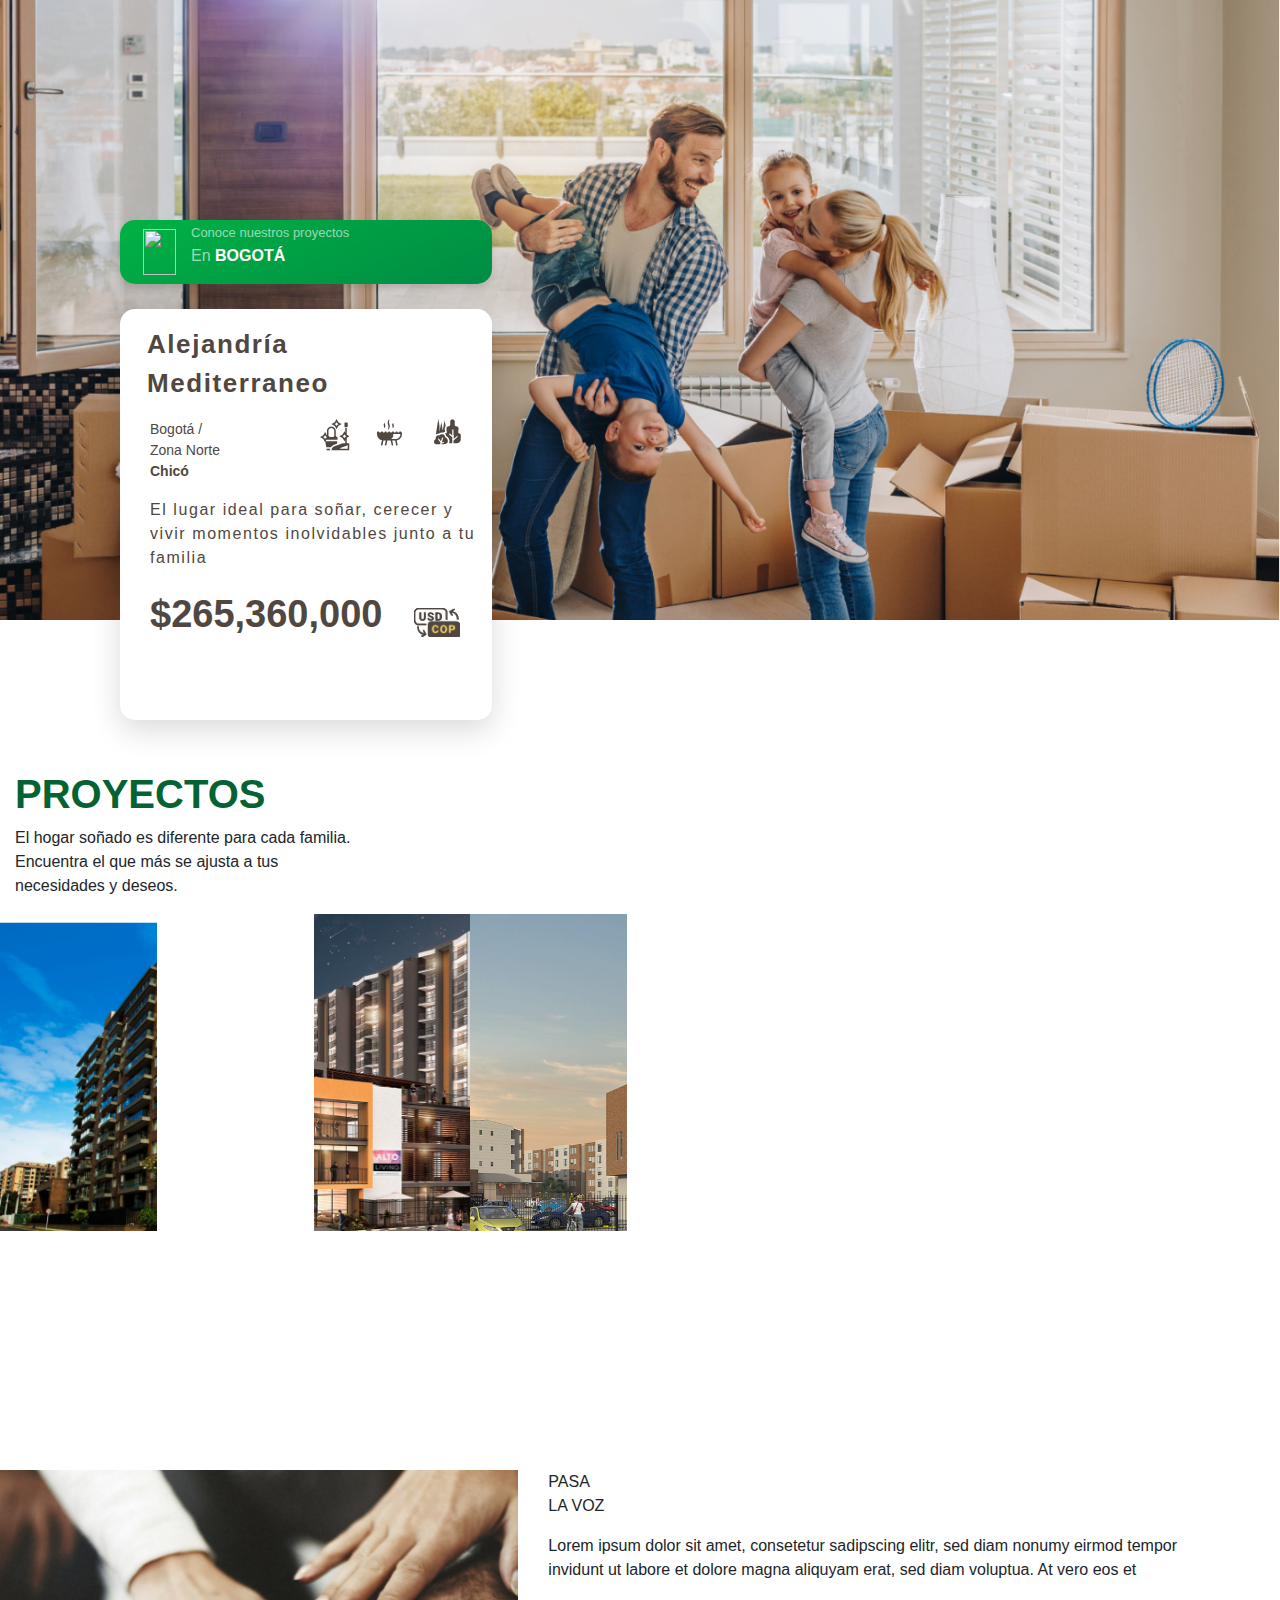
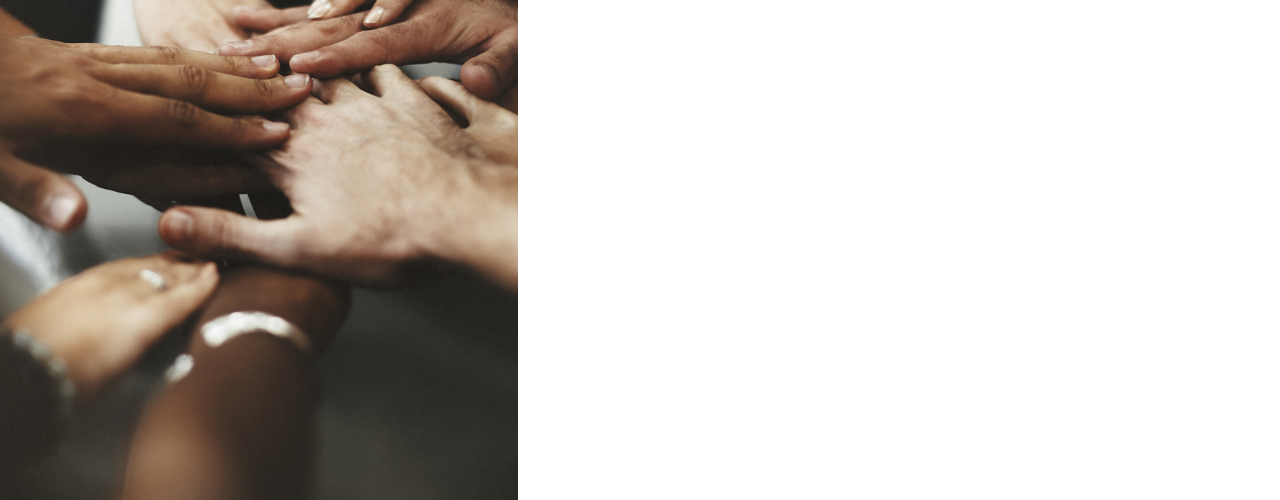
==== App/html/home.html @ 89e94096 "Dsllo Home" ====
<!DOCTYPE html>
<html lang="es">
<head>
    <meta charset="UTF-8">
    <meta name="viewport" content="width=device-width, initial-scale=1.0">
    <meta http-equiv="X-UA-Compatible" content="ie=edge">
    <link rel="stylesheet" href="../css/index.css">
    <link rel="stylesheet" href="https://stackpath.bootstrapcdn.com/bootstrap/4.3.1/css/bootstrap.min.css">
    <link rel="stylesheet" href="https://stackpath.bootstrapcdn.com/bootstrap/4.3.1/js/bootstrap.min.js">  
    <title>Document</title>
</head>
<body>
    <!--Inicia Imagen familia-->
    <div class="container-fluid -pdd-0-i">
        <section class="-fondoHome">
            <div class="row">
                <div class="col-6 col-sm-6 col-lg-6 -pdd-0-i">
                    <div class="-proyectos-bogota">
                        <img class="-imgcastillo" src="media/imagenes/01-home/Group 821.png" alt="">
                        <p class="-centro-vertical"><span class="-conoce-proyectos">Conoce nuestros proyectos</span><br><span
                                class="-en">En </span><span class="-bogota">bogotá</span></p>
                        <img class="-imgflecha" src="media/imagenes/01-home/right-arrow(2).png" alt="">
                    </div>
        
                    <div class="-contenedor-alejandria">
                        <div class="-alejandria-mediterraneo">
                            <div class="col-6">
                                <p class="-texto-alejandria"> Alejandría Mediterraneo</p>
                            </div>
                        </div>
        
                        <div class="-bogota-zona-norte">
                            <div>
                                <div class="col-9">
                                    <p class="-zona-norte"><span class="-zona">Bogotá / Zona Norte</span><span
                                            class="-chico"><br>Chicó</span></p>
                                </div>
                            </div>
        
                            <div class="-iconos-chico">
                                <div class="col-1">
                                    <img class="-icono-grupo-1458" src="../assets/images/Group 1458.png" alt="">
                                </div>
        
                                <div class="col-1">
                                    <img class="-icono-grupo-1462" src="../assets/images/Group 1462.png" alt="">
                                </div>
        
                                <div class="col-1">
                                    <img class="-icono-grupo-1464" src="../assets/images/Group 1464.png" alt="">
                                </div>
                            </div>
                        </div>
                        
                        <div class="col-12">
                                <p class="-texto-familia">El lugar ideal para soñar, cerecer y vivir momentos inolvidables junto a tu familia</p>
                        </div>
                        
                        <div class="-precio-cop">
                            <div class="col-9">
                                <p class="-precio-alejandria">$265,360,000</p>
                            </div>
                            <div class="col-3">
                                <img class="-component-1677-1" src="../assets/images/Component 1677 – 1.png" alt="">
                            </div>
                        </div>
                    </div>
                </div>
            </div>
        </section>
    </div>
        
    <!--Finaliza Imagen familia-->
    
    <!--Inicia Hogar soñado-->
    <section>

    </section>
    <!--Finaliza Hogar soñado-->



    <!--Inicia Proyectos-->
    <section class="-contenedor-proyectos">
        <div class="col-12">
            <h1 class="-titulo-proyectos">PROYECTOS</h1>
        </div>

         <div>
            <div class="col-5">
                <p class="texto-hogar">El hogar soñado es diferente para cada familia.<br>Encuentra el que más se ajusta a tus necesidades y deseos.</p>
            </div>
            <div class="col-7">
                <p></p>
            </div>
        </div>

        <div class="-propiedades">
            <div class="col-3 -image4"></div>
            <div class="col-3 -park-logo"></div>
            <div class="col-3 -image-alto"></div>
            <div class="col-3 -image-mirla"></div>
        </div>

        <div class="-conoce-proyectos">

        </div>
    </section>
    <!--Finaliza Proyectos-->




    <!--Inicia Pasa La voz-->
    <section class="-pasa-voz">
        <div class="row">
            <div class="col-5 -fondo-voz">
                <div class="col-12"></div>
            </div>
        
        <div class="col-7">
            <div class="col-12">
                <div class="">
                    <p><span>PASA</span>
                        <span><br>LA VOZ</span>
                    </p>
                </div>
            
                <div><p>Lorem ipsum dolor sit amet, consetetur sadipscing elitr, sed diam nonumy eirmod tempor invidunt ut labore et dolore magna aliquyam erat, sed diam voluptua. At vero eos et</p></div>
            
                <div class="">
                    <div class="col-4 -grupo-1320">
                        </div>
            
                        <div class="col-4 -grupo-1320"">
            
                        </div>
            
                        <div class="col-4 -grupo-1320"">
            
                        </div>
                </div>
            </div>
        </div>
    </div>
    </section>
    <!--Finaliza Pasa La voz-->






    <!--Inicia Nuestra Vida-->
    <section>

    </section>
    <!--Finaliza Nuestra Vida-->
   
</div>

    <!--Inicia Script-->
    <script type="text/javascript" src="index.js"></script>
</body>
</html>
---- App/css/index.css ----
/* INICIO HOJA DE ESTILOS DEL HOME*/

html, body {
    margin: 0;
    padding: 0;
}
body { width: 100%;}


@import url('https://fonts.googleapis.com/css?family=Roboto:100,100i,300,300i,400,400i,500,500i,700,700i,900,900i&display=swap');


.-fondoHome {
    background-image: url(../assets/images/Image\ 90.png);
    height: 620px;
    width: 100%;
    background-size: cover;
}
.row{ width: 100%;}

.-pdd-0-i { padding: 0 !important;}

.-proyectos-bogota {
    background: transparent linear-gradient(156deg, #00B245 0%, #008C44 100%) 0% 0% no-repeat padding-box;
    box-shadow: 0px 4px 6px #50474134;
    border-radius: 15px;
    opacity: 1;
    width: 372px;
    font-family: 'Roboto', sans-serif;
    color: rgba(255, 255, 255, 0.6);
    display: flex;
    align-items: center;
    margin-left: 135px;
    margin-top: 220px;
}

/* .centro-vertical {
    display: flex;
    align-items: center;
}*/

.-bogota {
    font-weight: bold;
    font-size: 16px;
    text-transform: uppercase;
    color: rgba(255, 255, 255, 1);
}

.-imgcastillo {
    width: 33px;
    height: 46px;
    margin-left: 23px;
    margin-right: 15px;
}



.-conoce-proyectos {
    font-size: 13px;
    font-weight: 400;
}

.-en {
    font-size: 16px;
    font-weight: 400;
}

.-imgflecha {
    width: 20px;
    height: 14px;
    margin-left: 101px;
    margin-right: 13px;
}

.-contenedor-alejandria {
    background: rgba(255, 255, 255, 1) 0% 0% no-repeat padding-box;
    box-shadow: 0px 10px 30px rgba(0, 0, 0, 0.15);
    border-radius: 15px;
    opacity: 1;
    width: 372px;
    height: 411px;
    margin-left: 135px;
    margin-top: 25px;
}

.-texto-alejandria {
    font-family: 'Roboto', sans-serif;
    font-size: 26px;
    font-weight: bold;
    letter-spacing: 1.56px;
    color: rgba(80, 71, 65, 1);
    opacity: 1;
    text-align: left;
    padding-top: 16px;
    margin-left: 12px;
    margin-right: 20px;
}

.-zona-norte {
    font-family:  'Roboto', sans-serif;
    font-size: 14px;
    color: rgba(80, 71, 65, 1);
}

.-zona {
    font-weight: 400;
}

.-chico {
    font-weight: bold;
}

.-bogota-zona-norte {
    display: flex;
    flex-direction: row;
    margin-left: 15px;
}

.-iconos-chico {
    display: flex;
    flex-direction: row;
    justify-content: space-around;
}

.-texto-familia {
    text-align: left;
    margin-left: 15px;
    font-family: 'Roboto', sans-serif;
    font-size: 16px;
    font-weight: 400;
    letter-spacing: 1.56px;
    color: rgba(80, 71, 65, 1);
}

.-precio-alejandria {
    margin-left: 15px;
    font-family: 'Roboto', sans-serif;
    font-weight: bold;
    font-size: 38px;
    color: rgba(80, 71, 65, 1);
}

.-precio-cop{
    display: flex;
    flex-direction: row;
    justify-content: space-between;
    align-items: center;
}

.-component-1677-1 { 
    width: 46px;
    height: 29px;
    background-image: url(../assets/images/Component\ 1677\ –\ 1.png);
}

.-contenedor-proyectos {
    width: 70%;
    height: 700px;
    background: rgba(255, 255, 255, 1) 0% 0% no-repeat padding-box;
    opacity: 1;
    margin-top: 150px;
}

.-titulo-proyectos {
    font-family: 'Roboto', sans-serif;
    font-size: 40px;
    color: rgba(5, 98, 50, 1);
    font-weight: 800;
}

.-texto-hogar {
    font-family: 'Roboto', sans-serif;
    font-size: 18px;
    font-weight: 400;
    color: rgba(80, 71, 65, 1);
    text-align: left;
}

.-propiedades {
    width: 70%;
    height: 317px;
    display: flex;
    flex-direction: row;
    justify-content: space-between;
  
}

.-image4 {
    background-image: url(../assets/images/Image\ 4.png);
}

.-park-logo {
    background-image: url();
}

.-image-alto {
    background-image: url(../assets/images/alto-living-foto-ago-2-2019.png);
}

.-image-mirla {
    background-image: url(../assets/images/mirla-img_1-amp.png);
}

.-pasa-voz {
    width: 100%;
}

.-fondo-voz {
    background-image: url(../assets/images/AdobeStock_181205632.png);
    background-size: cover;
    height: 630px;
    width: 100%;
}

/* FINAL HOJA DE ESTILOS DEL HOME*/
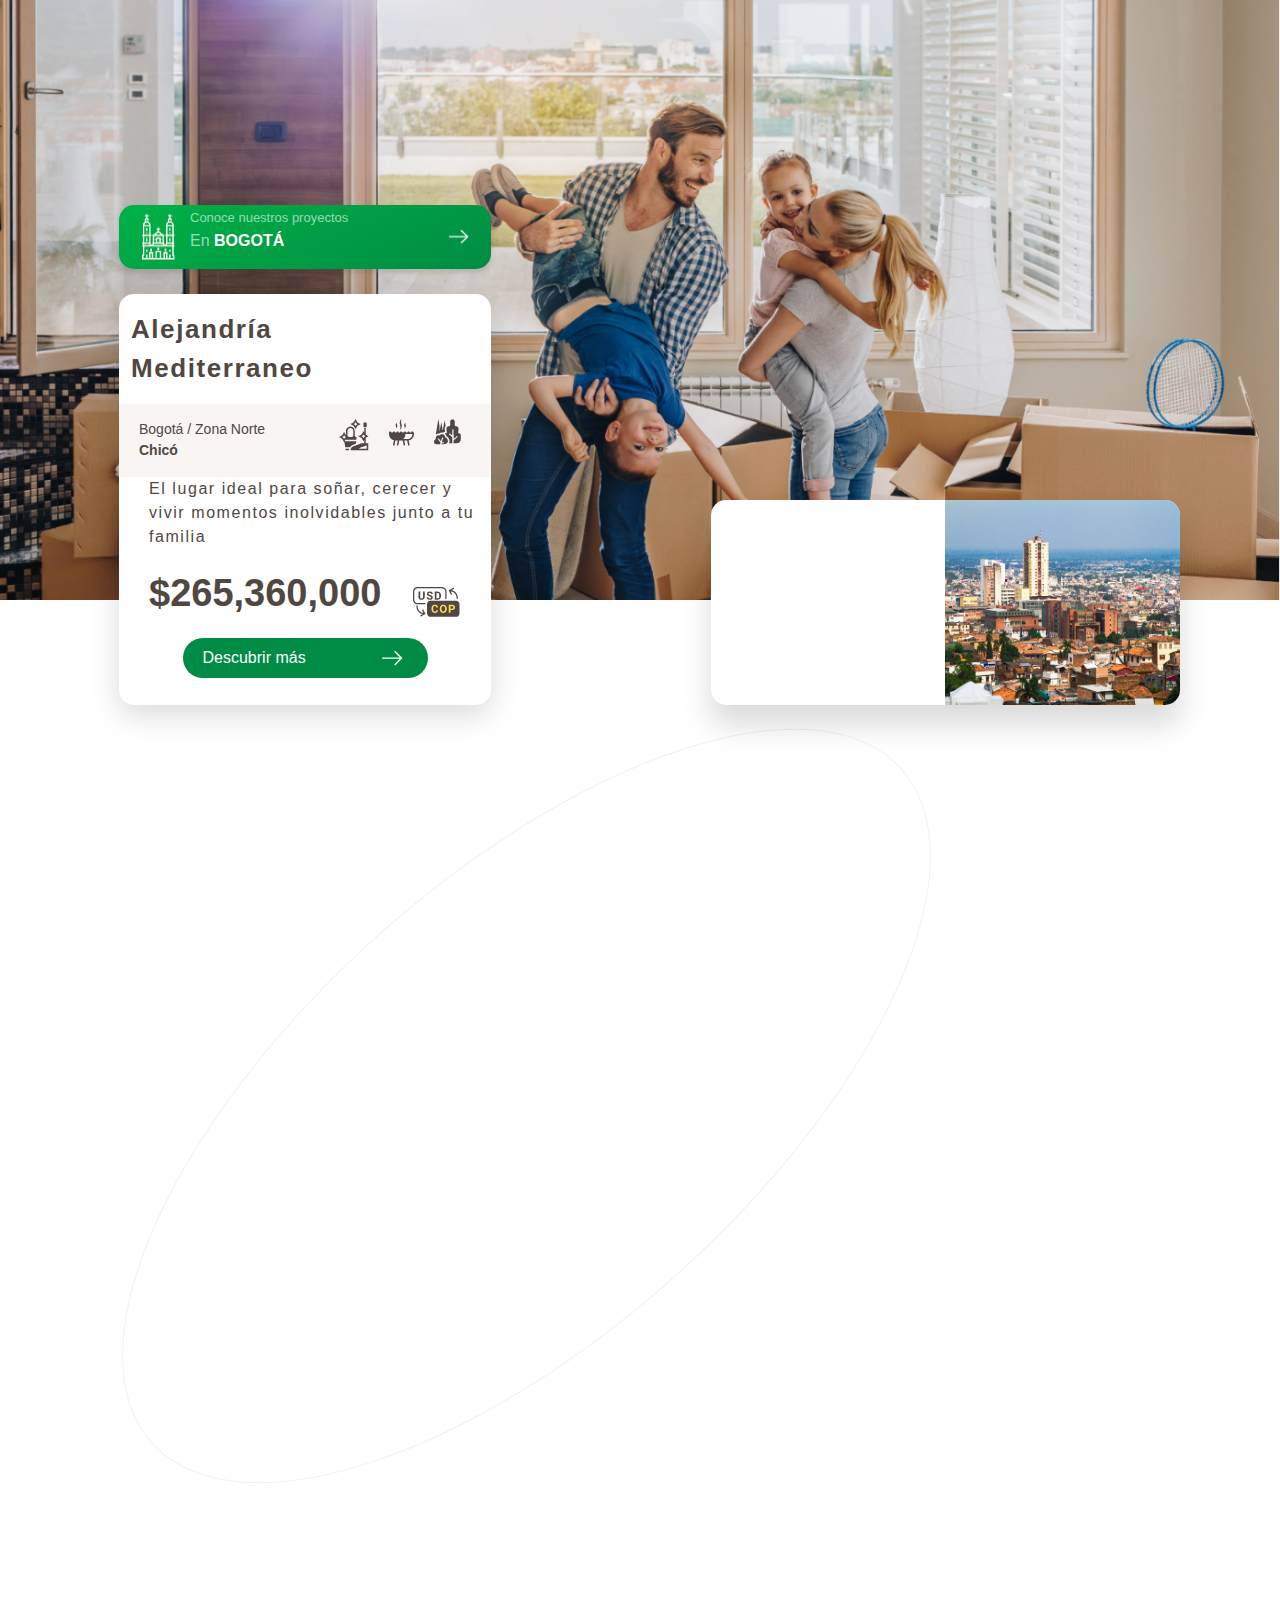
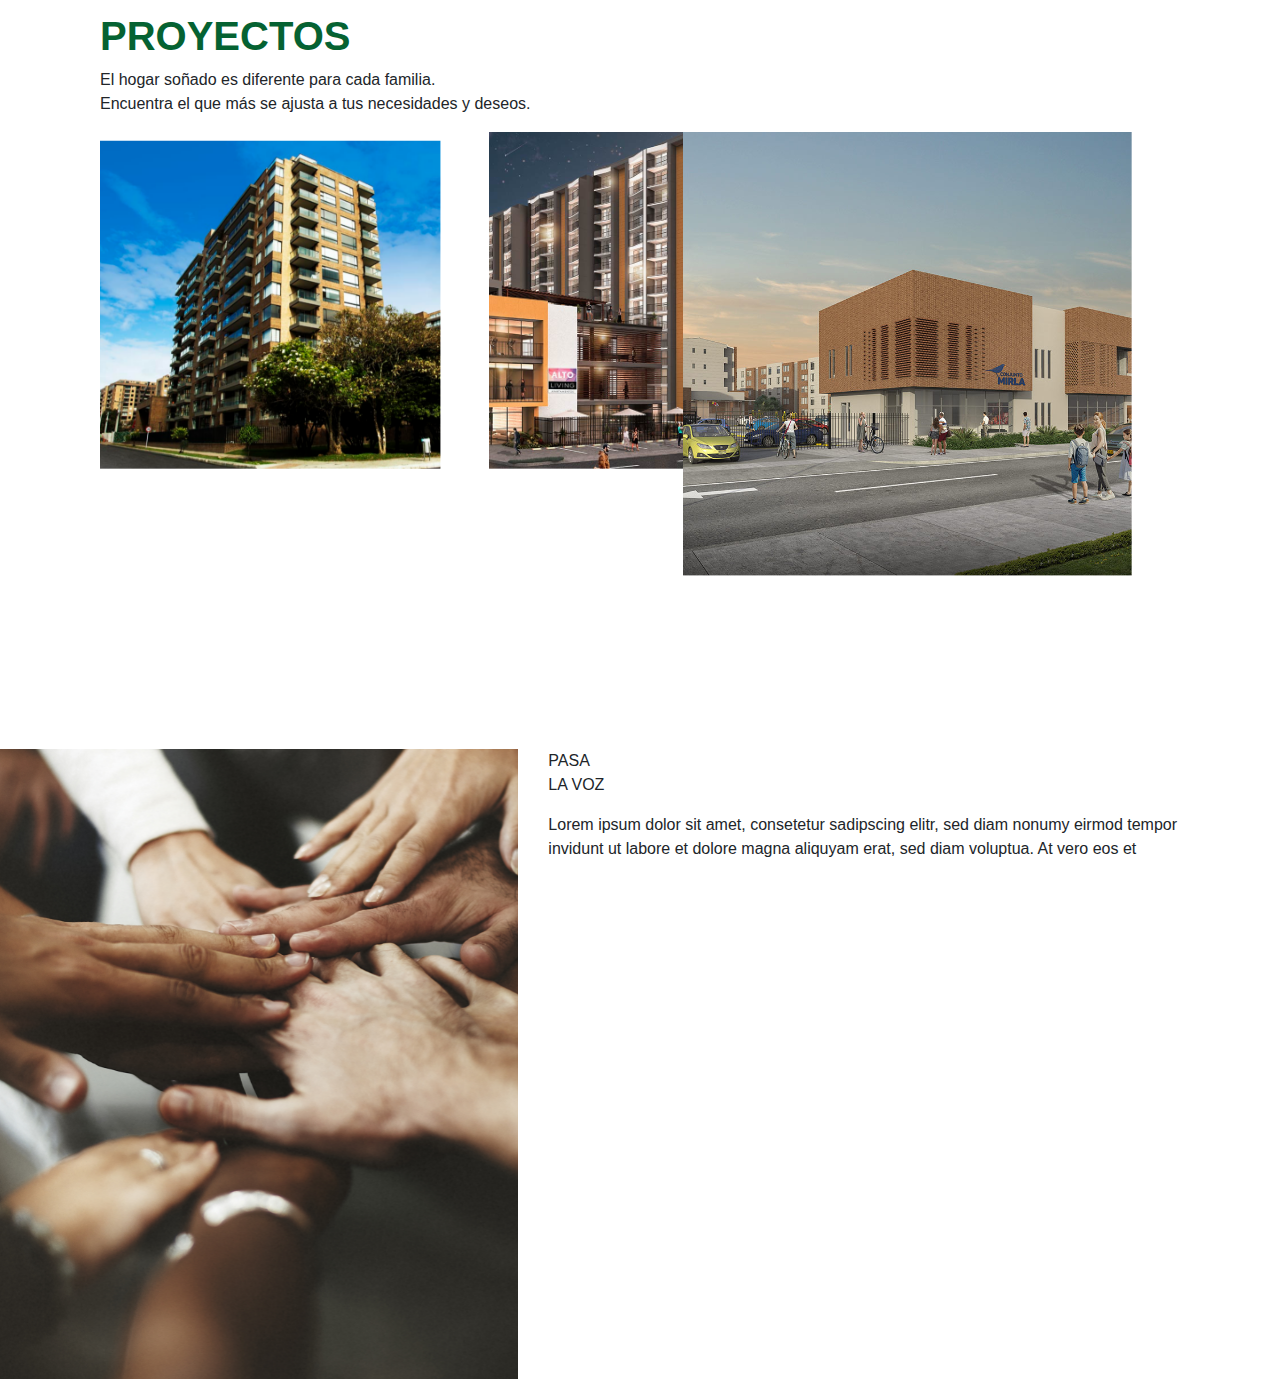
==== commit 861458b2: "Avance dsllo Web Bolivar" ====
--- a/App/html/home.html
+++ b/App/html/home.html
@@ -14,39 +14,42 @@
     <div class="container-fluid -pdd-0-i">
         <section class="-fondoHome">
             <div class="row">
-                <div class="col-6 col-sm-6 col-lg-6 -pdd-0-i">
-                    <div class="-proyectos-bogota">
-                        <img class="-imgcastillo" src="media/imagenes/01-home/Group 821.png" alt="">
+                <div class="col-6 col-sm-6 col-lg-6  -col-left-home -pdd-0-i">
+                        <div class="-col-home-left">
+                        
+             <div class="-p-center">
+                     <div class="-proyectos-bogota">
+                        <img class="-imgcastillo" src="../assets/images/Group 821.png" alt="">
                         <p class="-centro-vertical"><span class="-conoce-proyectos">Conoce nuestros proyectos</span><br><span
                                 class="-en">En </span><span class="-bogota">bogotá</span></p>
-                        <img class="-imgflecha" src="media/imagenes/01-home/right-arrow(2).png" alt="">
+                        <img class="-imgflecha" src="../assets/images/right-arrow(2).png" alt="">
                     </div>
         
                     <div class="-contenedor-alejandria">
                         <div class="-alejandria-mediterraneo">
-                            <div class="col-6">
+                            <div class="">
                                 <p class="-texto-alejandria"> Alejandría Mediterraneo</p>
                             </div>
                         </div>
-        
-                        <div class="-bogota-zona-norte">
-                            <div>
-                                <div class="col-9">
-                                    <p class="-zona-norte"><span class="-zona">Bogotá / Zona Norte</span><span
-                                            class="-chico"><br>Chicó</span></p>
-                                </div>
-                            </div>
+
+                        
+        
+                        <div class="-bogota-zona-norte">                           
+                            <p class="-zona-norte">
+                                <span class="-zona">Bogotá / Zona Norte</span>
+                                <span class="-chico"> <br> Chicó </span>
+                            </p>
         
                             <div class="-iconos-chico">
-                                <div class="col-1">
+                                <div class="-p-icon-alejandria">
                                     <img class="-icono-grupo-1458" src="../assets/images/Group 1458.png" alt="">
                                 </div>
         
-                                <div class="col-1">
+                                <div class="-p-icon-alejandria">
                                     <img class="-icono-grupo-1462" src="../assets/images/Group 1462.png" alt="">
                                 </div>
         
-                                <div class="col-1">
+                                <div class="-p-icon-alejandria">
                                     <img class="-icono-grupo-1464" src="../assets/images/Group 1464.png" alt="">
                                 </div>
                             </div>
@@ -64,8 +67,33 @@
                                 <img class="-component-1677-1" src="../assets/images/Component 1677 – 1.png" alt="">
                             </div>
                         </div>
+
+                        <button type="button" class=" -btn-mas"> <span> Descubrir más</span>  <img src="../assets/images/right-arrow(2).png" class="image-arrow-right"  alt=""></button>
                     </div>
-                </div>
+            
+                </div>
+
+
+                </div>
+
+            </div>
+
+
+                <div class="col-6 col-sm-6 col-lg-6 -col-left-home -pdd-0-i">
+                    <div class="-col-home-left">                       
+                        <div class="-p-card-right-home">
+                            <div class="-contenedor-cali">
+                                <div class="-content-left-card-cali">
+                                </div>
+                                <div class="-AdobeStock_202503070">
+                                    <img src="../assets/images/AdobeStock_202503070.png" class="-images-card-cali" alt="">        
+                                </div>
+                            </div>
+                        </div>
+                    </div>
+                </div>
+
+
             </div>
         </section>
     </div>
@@ -73,15 +101,15 @@
     <!--Finaliza Imagen familia-->
     
     <!--Inicia Hogar soñado-->
-    <section>
-
+    <section class="-hogar-soñado">
+        <img class="-img-grupo-891" src="../assets/images/Group 891.png" alt="">
     </section>
     <!--Finaliza Hogar soñado-->
 
 
 
     <!--Inicia Proyectos-->
-    <section class="-contenedor-proyectos">
+    <section class="container">
         <div class="col-12">
             <h1 class="-titulo-proyectos">PROYECTOS</h1>
         </div>
@@ -96,10 +124,21 @@
         </div>
 
         <div class="-propiedades">
-            <div class="col-3 -image4"></div>
-            <div class="col-3 -park-logo"></div>
-            <div class="col-3 -image-alto"></div>
-            <div class="col-3 -image-mirla"></div>
+            <div class="col-3 -image4">
+                <img src="../assets/images/Image 4.png" alt="">
+            </div>
+
+            <div class="col-3 -park-logo">
+
+            </div>
+
+            <div class="col-3 -image-alto">
+                <img src="../assets/images/alto-living-foto-ago-2-2019.png" alt="">
+            </div>
+
+            <div class="col-3 -image-mirla">
+                <img src="../assets/images/mirla-img_1-amp.png" alt="">
+            </div>
         </div>
 
         <div class="-conoce-proyectos">
@@ -160,6 +199,5 @@
 </div>
 
     <!--Inicia Script-->
-    <script type="text/javascript" src="index.js"></script>
 </body>
 </html>--- a/App/css/index.css
+++ b/App/css/index.css
@@ -12,11 +12,11 @@
 
 .-fondoHome {
     background-image: url(../assets/images/Image\ 90.png);
-    height: 620px;
+    height: 600px;
     width: 100%;
     background-size: cover;
 }
-.row{ width: 100%;}
+.row{ width: 100%; height: 100%;}
 
 .-pdd-0-i { padding: 0 !important;}
 
@@ -30,8 +30,7 @@
     color: rgba(255, 255, 255, 0.6);
     display: flex;
     align-items: center;
-    margin-left: 135px;
-    margin-top: 220px;
+    margin: 0 auto;
 }
 
 /* .centro-vertical {
@@ -71,6 +70,7 @@
     margin-left: 101px;
     margin-right: 13px;
 }
+.-col-home-left { width: 100%; height: 100%; display: flex !important; flex-direction: column;}
 
 .-contenedor-alejandria {
     background: rgba(255, 255, 255, 1) 0% 0% no-repeat padding-box;
@@ -79,9 +79,11 @@
     opacity: 1;
     width: 372px;
     height: 411px;
-    margin-left: 135px;
-    margin-top: 25px;
-}
+    margin: 25px auto 0 auto;
+
+}
+.-p-center { height: 475px;width: 372px; margin: auto; margin-bottom: -80px; }
+.-col-left-home{ height: 100% !important;}
 
 .-texto-alejandria {
     font-family: 'Roboto', sans-serif;
@@ -94,12 +96,14 @@
     padding-top: 16px;
     margin-left: 12px;
     margin-right: 20px;
+    width: 50%;
 }
 
 .-zona-norte {
     font-family:  'Roboto', sans-serif;
     font-size: 14px;
     color: rgba(80, 71, 65, 1);
+    width: 50%;
 }
 
 .-zona {
@@ -113,13 +117,81 @@
 .-bogota-zona-norte {
     display: flex;
     flex-direction: row;
-    margin-left: 15px;
+    background-color: #F9F5F3;
+    justify-content: space-between;
+    padding: 15px 20px 0px;
 }
 
 .-iconos-chico {
     display: flex;
     flex-direction: row;
-    justify-content: space-around;
+    width: 50%;
+    justify-content: flex-end;
+
+}
+.-p-icon-alejandria { 
+    margin: 0 10px 0;
+}
+
+.-btn-descubrir {
+    display: flex;
+    flex-direction: row;
+    justify-content: center;
+}
+
+
+
+.-btn-mas {
+    font-family: 'Roboto', sans-serif;
+    color: rgba(255, 255, 255, 1);
+    font-size: 16px;
+    font-weight: 500;
+    margin-left: 5px;
+    width: 245px;
+    height: 40px;
+    background: #008C44 !important ;
+    border: none;
+    border-radius: 40px;
+    opacity: 1;
+    text-align: left;
+    display: flex;
+    justify-content: space-between;
+    align-items: center;
+    line-height: 2.0em;
+    padding: 0 25px 0 20px;
+    margin: 0 auto;
+   
+}
+    .-p-card-right-home { width: 469px; height:205px; margin: auto auto 0;  margin-bottom: -105px; }
+ .-content-left-card-cali { width: 50%; height: 100%;}
+
+.-contenedor-cali {
+    width: 469px;
+    height: 205px;
+    background: rgba(255, 255, 255, 1) 0% 0% no-repeat padding-box;
+    box-shadow: 0px 20px 30px rgba(0, 0, 0, 0.15);
+    border-radius: 15px;
+    opacity: 1;
+    display: flex;
+}
+
+.-AdobeStock_202503070 {
+    width: 50%;
+    height: 100%;
+}
+.-images-card-cali{ height: 100%; width: 100%; border-top-right-radius: 15px; border-bottom-right-radius: 15px;}
+
+
+
+
+.-hogar-soñado {
+    
+}
+
+-img-grupo-891 {
+    background: transparent url('img/Group 891.png') 0% 0% no-repeat padding-box;
+opacity: 1;
+
 }
 
 .-texto-familia {
@@ -145,20 +217,6 @@
     flex-direction: row;
     justify-content: space-between;
     align-items: center;
-}
-
-.-component-1677-1 { 
-    width: 46px;
-    height: 29px;
-    background-image: url(../assets/images/Component\ 1677\ –\ 1.png);
-}
-
-.-contenedor-proyectos {
-    width: 70%;
-    height: 700px;
-    background: rgba(255, 255, 255, 1) 0% 0% no-repeat padding-box;
-    opacity: 1;
-    margin-top: 150px;
 }
 
 .-titulo-proyectos {
@@ -181,12 +239,12 @@
     height: 317px;
     display: flex;
     flex-direction: row;
-    justify-content: space-between;
+    justify-content: space-around;
   
 }
 
 .-image4 {
-    background-image: url(../assets/images/Image\ 4.png);
+   
 }
 
 .-park-logo {
@@ -194,15 +252,16 @@
 }
 
 .-image-alto {
-    background-image: url(../assets/images/alto-living-foto-ago-2-2019.png);
+   
 }
 
 .-image-mirla {
-    background-image: url(../assets/images/mirla-img_1-amp.png);
+    
 }
 
 .-pasa-voz {
     width: 100%;
+    margin-top: 300px;
 }
 
 .-fondo-voz {
@@ -210,6 +269,7 @@
     background-size: cover;
     height: 630px;
     width: 100%;
+    
 }
 
 /* FINAL HOJA DE ESTILOS DEL HOME*/
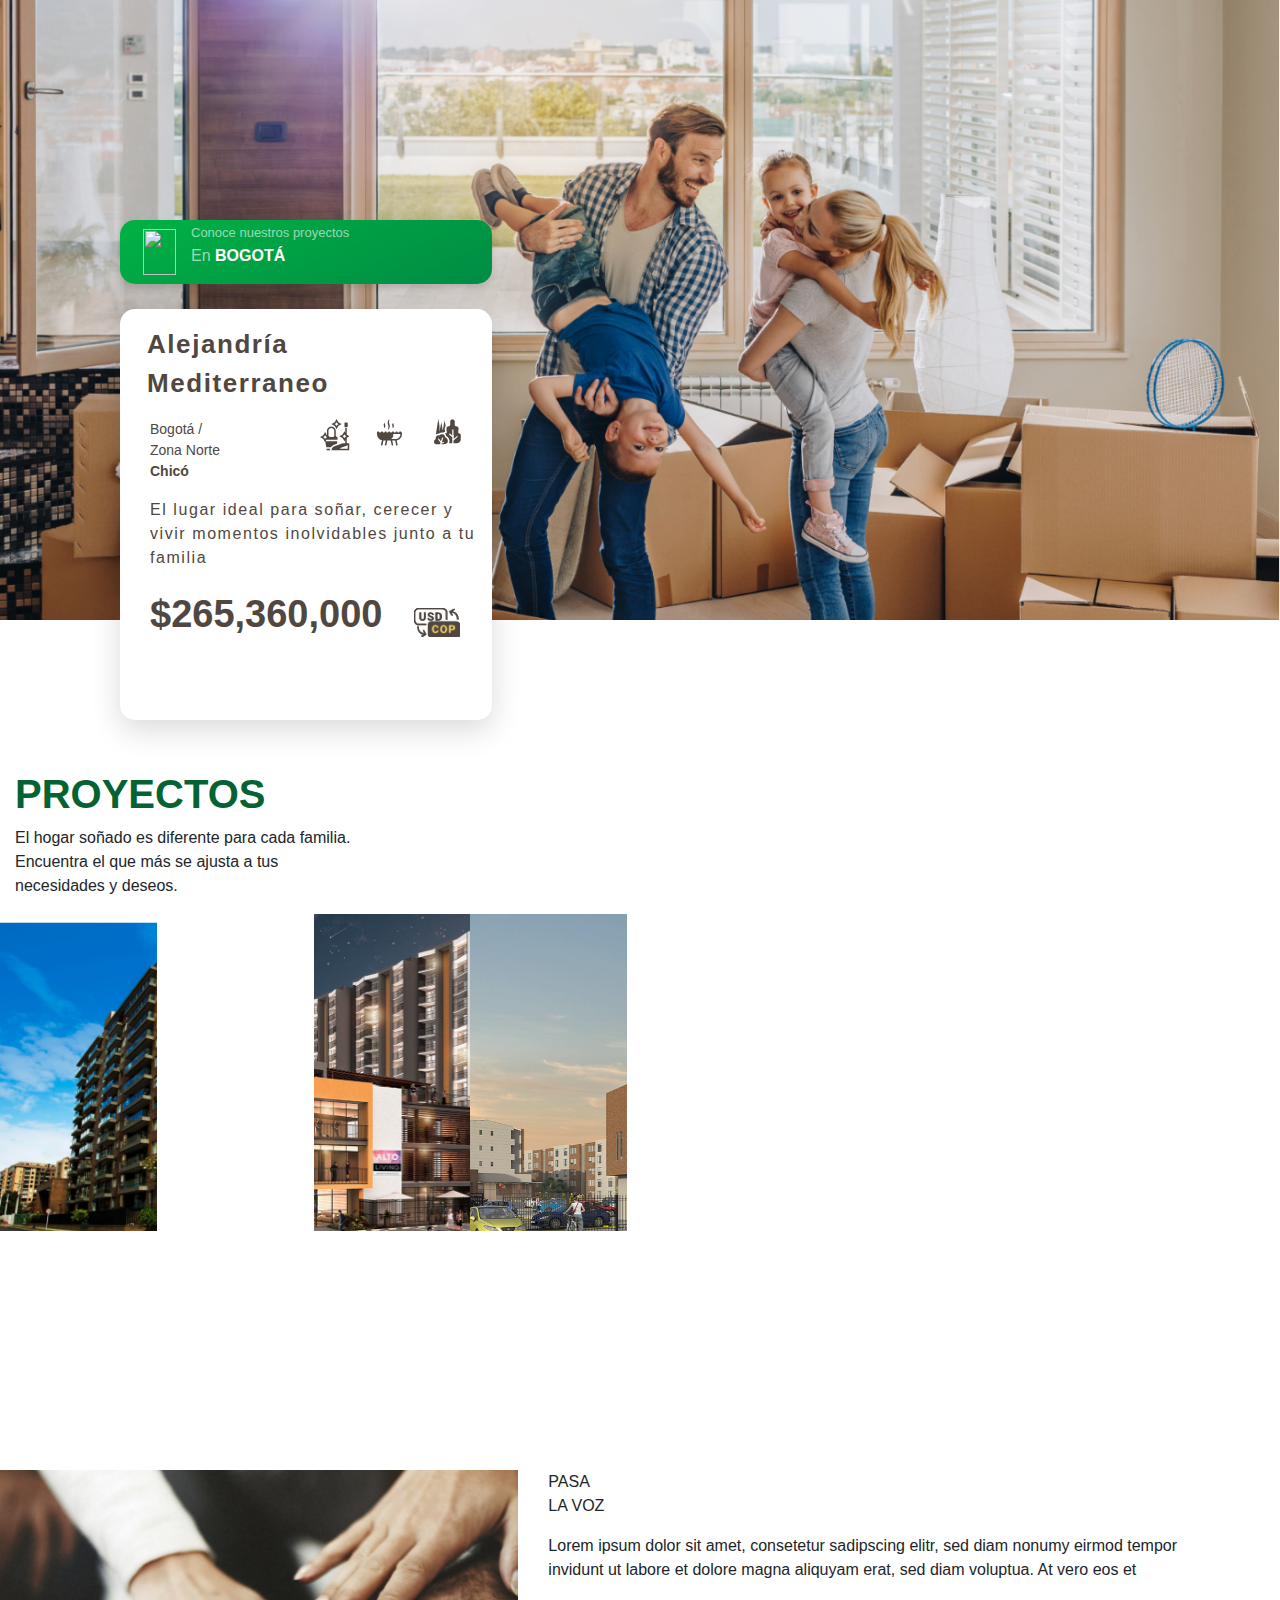
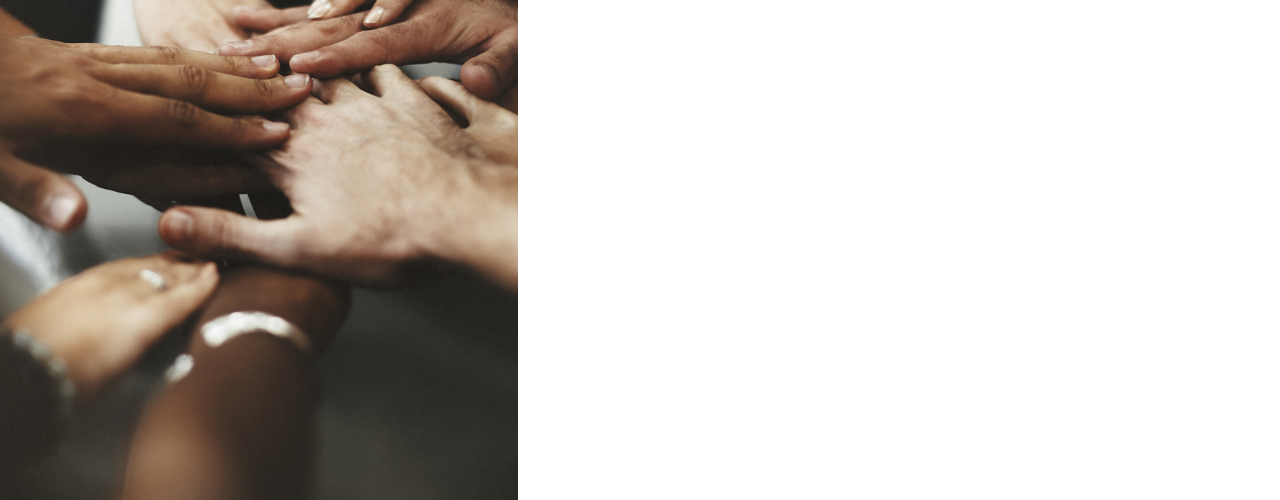
==== commit 342d18c7: "Se agrega la vista numero 3, aun no esta terminada al 100%" ====
--- a/App/html/home.html
+++ b/App/html/home.html
@@ -9,47 +9,44 @@
     <link rel="stylesheet" href="https://stackpath.bootstrapcdn.com/bootstrap/4.3.1/js/bootstrap.min.js">  
     <title>Document</title>
 </head>
-<body>
+<body> 
     <!--Inicia Imagen familia-->
     <div class="container-fluid -pdd-0-i">
         <section class="-fondoHome">
             <div class="row">
-                <div class="col-6 col-sm-6 col-lg-6  -col-left-home -pdd-0-i">
-                        <div class="-col-home-left">
-                        
-             <div class="-p-center">
-                     <div class="-proyectos-bogota">
-                        <img class="-imgcastillo" src="../assets/images/Group 821.png" alt="">
+                <div class="col-6 col-sm-6 col-lg-6 -pdd-0-i">
+                    <div class="-proyectos-bogota">
+                        <img class="-imgcastillo" src="media/imagenes/01-home/Group 821.png" alt="">
                         <p class="-centro-vertical"><span class="-conoce-proyectos">Conoce nuestros proyectos</span><br><span
                                 class="-en">En </span><span class="-bogota">bogotá</span></p>
-                        <img class="-imgflecha" src="../assets/images/right-arrow(2).png" alt="">
+                        <img class="-imgflecha" src="media/imagenes/01-home/right-arrow(2).png" alt="">
                     </div>
         
                     <div class="-contenedor-alejandria">
                         <div class="-alejandria-mediterraneo">
-                            <div class="">
+                            <div class="col-6">
                                 <p class="-texto-alejandria"> Alejandría Mediterraneo</p>
                             </div>
                         </div>
-
-                        
         
-                        <div class="-bogota-zona-norte">                           
-                            <p class="-zona-norte">
-                                <span class="-zona">Bogotá / Zona Norte</span>
-                                <span class="-chico"> <br> Chicó </span>
-                            </p>
+                        <div class="-bogota-zona-norte">
+                            <div>
+                                <div class="col-9">
+                                    <p class="-zona-norte"><span class="-zona">Bogotá / Zona Norte</span><span
+                                            class="-chico"><br>Chicó</span></p>
+                                </div>
+                            </div>
         
                             <div class="-iconos-chico">
-                                <div class="-p-icon-alejandria">
+                                <div class="col-1">
                                     <img class="-icono-grupo-1458" src="../assets/images/Group 1458.png" alt="">
                                 </div>
         
-                                <div class="-p-icon-alejandria">
+                                <div class="col-1">
                                     <img class="-icono-grupo-1462" src="../assets/images/Group 1462.png" alt="">
                                 </div>
         
-                                <div class="-p-icon-alejandria">
+                                <div class="col-1">
                                     <img class="-icono-grupo-1464" src="../assets/images/Group 1464.png" alt="">
                                 </div>
                             </div>
@@ -67,33 +64,8 @@
                                 <img class="-component-1677-1" src="../assets/images/Component 1677 – 1.png" alt="">
                             </div>
                         </div>
-
-                        <button type="button" class=" -btn-mas"> <span> Descubrir más</span>  <img src="../assets/images/right-arrow(2).png" class="image-arrow-right"  alt=""></button>
-                    </div>
-            
-                </div>
-
-
-                </div>
-
-            </div>
-
-
-                <div class="col-6 col-sm-6 col-lg-6 -col-left-home -pdd-0-i">
-                    <div class="-col-home-left">                       
-                        <div class="-p-card-right-home">
-                            <div class="-contenedor-cali">
-                                <div class="-content-left-card-cali">
-                                </div>
-                                <div class="-AdobeStock_202503070">
-                                    <img src="../assets/images/AdobeStock_202503070.png" class="-images-card-cali" alt="">        
-                                </div>
-                            </div>
-                        </div>
                     </div>
                 </div>
-
-
             </div>
         </section>
     </div>
@@ -101,15 +73,15 @@
     <!--Finaliza Imagen familia-->
     
     <!--Inicia Hogar soñado-->
-    <section class="-hogar-soñado">
-        <img class="-img-grupo-891" src="../assets/images/Group 891.png" alt="">
+    <section>
+
     </section>
     <!--Finaliza Hogar soñado-->
 
 
 
     <!--Inicia Proyectos-->
-    <section class="container">
+    <section class="-contenedor-proyectos">
         <div class="col-12">
             <h1 class="-titulo-proyectos">PROYECTOS</h1>
         </div>
@@ -124,21 +96,10 @@
         </div>
 
         <div class="-propiedades">
-            <div class="col-3 -image4">
-                <img src="../assets/images/Image 4.png" alt="">
-            </div>
-
-            <div class="col-3 -park-logo">
-
-            </div>
-
-            <div class="col-3 -image-alto">
-                <img src="../assets/images/alto-living-foto-ago-2-2019.png" alt="">
-            </div>
-
-            <div class="col-3 -image-mirla">
-                <img src="../assets/images/mirla-img_1-amp.png" alt="">
-            </div>
+            <div class="col-3 -image4"></div>
+            <div class="col-3 -park-logo"></div>
+            <div class="col-3 -image-alto"></div>
+            <div class="col-3 -image-mirla"></div>
         </div>
 
         <div class="-conoce-proyectos">
@@ -199,5 +160,6 @@
 </div>
 
     <!--Inicia Script-->
+    <script type="text/javascript" src="index.js"></script>
 </body>
 </html>--- a/App/css/index.css
+++ b/App/css/index.css
@@ -12,11 +12,11 @@
 
 .-fondoHome {
     background-image: url(../assets/images/Image\ 90.png);
-    height: 600px;
+    height: 620px;
     width: 100%;
     background-size: cover;
 }
-.row{ width: 100%; height: 100%;}
+.row{ width: 100%;}
 
 .-pdd-0-i { padding: 0 !important;}
 
@@ -30,7 +30,8 @@
     color: rgba(255, 255, 255, 0.6);
     display: flex;
     align-items: center;
-    margin: 0 auto;
+    margin-left: 135px;
+    margin-top: 220px;
 }
 
 /* .centro-vertical {
@@ -70,7 +71,6 @@
     margin-left: 101px;
     margin-right: 13px;
 }
-.-col-home-left { width: 100%; height: 100%; display: flex !important; flex-direction: column;}
 
 .-contenedor-alejandria {
     background: rgba(255, 255, 255, 1) 0% 0% no-repeat padding-box;
@@ -79,11 +79,9 @@
     opacity: 1;
     width: 372px;
     height: 411px;
-    margin: 25px auto 0 auto;
-
-}
-.-p-center { height: 475px;width: 372px; margin: auto; margin-bottom: -80px; }
-.-col-left-home{ height: 100% !important;}
+    margin-left: 135px;
+    margin-top: 25px;
+}
 
 .-texto-alejandria {
     font-family: 'Roboto', sans-serif;
@@ -96,14 +94,12 @@
     padding-top: 16px;
     margin-left: 12px;
     margin-right: 20px;
-    width: 50%;
 }
 
 .-zona-norte {
     font-family:  'Roboto', sans-serif;
     font-size: 14px;
     color: rgba(80, 71, 65, 1);
-    width: 50%;
 }
 
 .-zona {
@@ -117,81 +113,13 @@
 .-bogota-zona-norte {
     display: flex;
     flex-direction: row;
-    background-color: #F9F5F3;
-    justify-content: space-between;
-    padding: 15px 20px 0px;
+    margin-left: 15px;
 }
 
 .-iconos-chico {
     display: flex;
     flex-direction: row;
-    width: 50%;
-    justify-content: flex-end;
-
-}
-.-p-icon-alejandria { 
-    margin: 0 10px 0;
-}
-
-.-btn-descubrir {
-    display: flex;
-    flex-direction: row;
-    justify-content: center;
-}
-
-
-
-.-btn-mas {
-    font-family: 'Roboto', sans-serif;
-    color: rgba(255, 255, 255, 1);
-    font-size: 16px;
-    font-weight: 500;
-    margin-left: 5px;
-    width: 245px;
-    height: 40px;
-    background: #008C44 !important ;
-    border: none;
-    border-radius: 40px;
-    opacity: 1;
-    text-align: left;
-    display: flex;
-    justify-content: space-between;
-    align-items: center;
-    line-height: 2.0em;
-    padding: 0 25px 0 20px;
-    margin: 0 auto;
-   
-}
-    .-p-card-right-home { width: 469px; height:205px; margin: auto auto 0;  margin-bottom: -105px; }
- .-content-left-card-cali { width: 50%; height: 100%;}
-
-.-contenedor-cali {
-    width: 469px;
-    height: 205px;
-    background: rgba(255, 255, 255, 1) 0% 0% no-repeat padding-box;
-    box-shadow: 0px 20px 30px rgba(0, 0, 0, 0.15);
-    border-radius: 15px;
-    opacity: 1;
-    display: flex;
-}
-
-.-AdobeStock_202503070 {
-    width: 50%;
-    height: 100%;
-}
-.-images-card-cali{ height: 100%; width: 100%; border-top-right-radius: 15px; border-bottom-right-radius: 15px;}
-
-
-
-
-.-hogar-soñado {
-    
-}
-
--img-grupo-891 {
-    background: transparent url('img/Group 891.png') 0% 0% no-repeat padding-box;
-opacity: 1;
-
+    justify-content: space-around;
 }
 
 .-texto-familia {
@@ -219,6 +147,20 @@
     align-items: center;
 }
 
+.-component-1677-1 { 
+    width: 46px;
+    height: 29px;
+    background-image: url(../assets/images/Component\ 1677\ –\ 1.png);
+}
+
+.-contenedor-proyectos {
+    width: 70%;
+    height: 700px;
+    background: rgba(255, 255, 255, 1) 0% 0% no-repeat padding-box;
+    opacity: 1;
+    margin-top: 150px;
+}
+
 .-titulo-proyectos {
     font-family: 'Roboto', sans-serif;
     font-size: 40px;
@@ -239,12 +181,12 @@
     height: 317px;
     display: flex;
     flex-direction: row;
-    justify-content: space-around;
+    justify-content: space-between;
   
 }
 
 .-image4 {
-   
+    background-image: url(../assets/images/Image\ 4.png);
 }
 
 .-park-logo {
@@ -252,16 +194,15 @@
 }
 
 .-image-alto {
-   
+    background-image: url(../assets/images/alto-living-foto-ago-2-2019.png);
 }
 
 .-image-mirla {
-    
+    background-image: url(../assets/images/mirla-img_1-amp.png);
 }
 
 .-pasa-voz {
     width: 100%;
-    margin-top: 300px;
 }
 
 .-fondo-voz {
@@ -269,12 +210,129 @@
     background-size: cover;
     height: 630px;
     width: 100%;
+}
+
+/* FINAL HOJA DE ESTILOS DEL HOME*/
+
+/*Elige una ciudad*/
+
+.-fondo_ciudad{
+    background-image: url(../assets/images/Ellipse\ 210.png);
+    height: 361px;
+    width: 100%;
+    margin: 25px 0 0 0;
+    background-position: left;
+}
+.-titulo_ciudad{
+    color: green;
+}
+.-boton_buscar_ciudad{
+    border-radius: 25px;
+    border-color: green;
+    background: white;
+    width: 325px;
+    text-align: left;
+}
+.-img_pequeña_ciudad{
+    float: left;
+    margin: 5px;
+}
+.letra{
+    font-family: roboto;
+}
+.contenedor_ciudad{
+    margin-top: 30px;
+}
+.-hr{
+    box-shadow: 0px 3px 13px -2px rgba(0,0,0,0.75);
+    width: 340px;
+    height: 1px;
+    margin: 0 15px;
+}
+/*Finaliza una ciudad*/
+
+/*comienza busqueda avanzada*/
+.-busqueda_avanzada{
+    background-image:url(../assets/images/AdobeStock_279721422.png);
+    height: 120px;
+    width: 100%;
+    background-repeat: no-repeat;
+    margin: 0;
+    background-position: right;
+    padding: 0;
+
+}
+.-titulo_busqueda{
+    font-family: roboto;
+    margin: auto;
+    line-height:51px;
+}
+.-contenedor_sector{
+    background-color: #606060;
+    padding: 0;
+}
+.-contenedor_precio{
+    background-color: #585858;
+    padding: 0;
     
 }
-
-/* FINAL HOJA DE ESTILOS DEL HOME*/
-
-
-
-
-
+.-contenedor_buscar{
+    background-color: #484848;
+    padding: 0;
+}
+.-contenedores{
+    padding: 0;
+}
+/*Finaliza busqueda avanzada*/
+/*comienza Otros proyectos*/
+
+.-titulo_otro_proyectos{
+    font-family: roboto;
+    font-size: 26px;
+    font-weight: bolder;
+    margin: 45px 0;
+}
+.-contenedor_alto{
+    border-radius: 15px;
+    height: 250px;
+    width: auto;
+    box-shadow: 0px 0px 15px 0px rgba(0,0,0,0.75);
+
+}
+.-contenedor_prado{
+    border-radius: 15px;
+    height: 250px;
+    width: auto;
+    box-shadow: 0px 0px 15px 0px rgba(0,0,0,0.75);
+
+}
+.-contenedor_ilarco{
+    border-radius: 15px;
+    height: 250px;
+    width: auto;
+    box-shadow: 0px 0px 15px 0px rgba(0,0,0,0.75);
+}
+.-contenedor_alejandriaa{
+    border-radius: 15px;
+    height: 250px;
+    width: auto;
+    box-shadow: 0px 0px 15px 0px rgba(0,0,0,0.75);
+}
+/*finaliza otros proyectos*/
+
+/*comienza testimonio*/
+.-centrar_titulo{
+    text-align: center;
+    font-family: roboto;
+}
+.-foto_galindo{
+    float: left;
+}
+.-texto_testimonio{
+    font-family: roboto;
+
+}
+/*finaliza testimonio*/
+
+
+
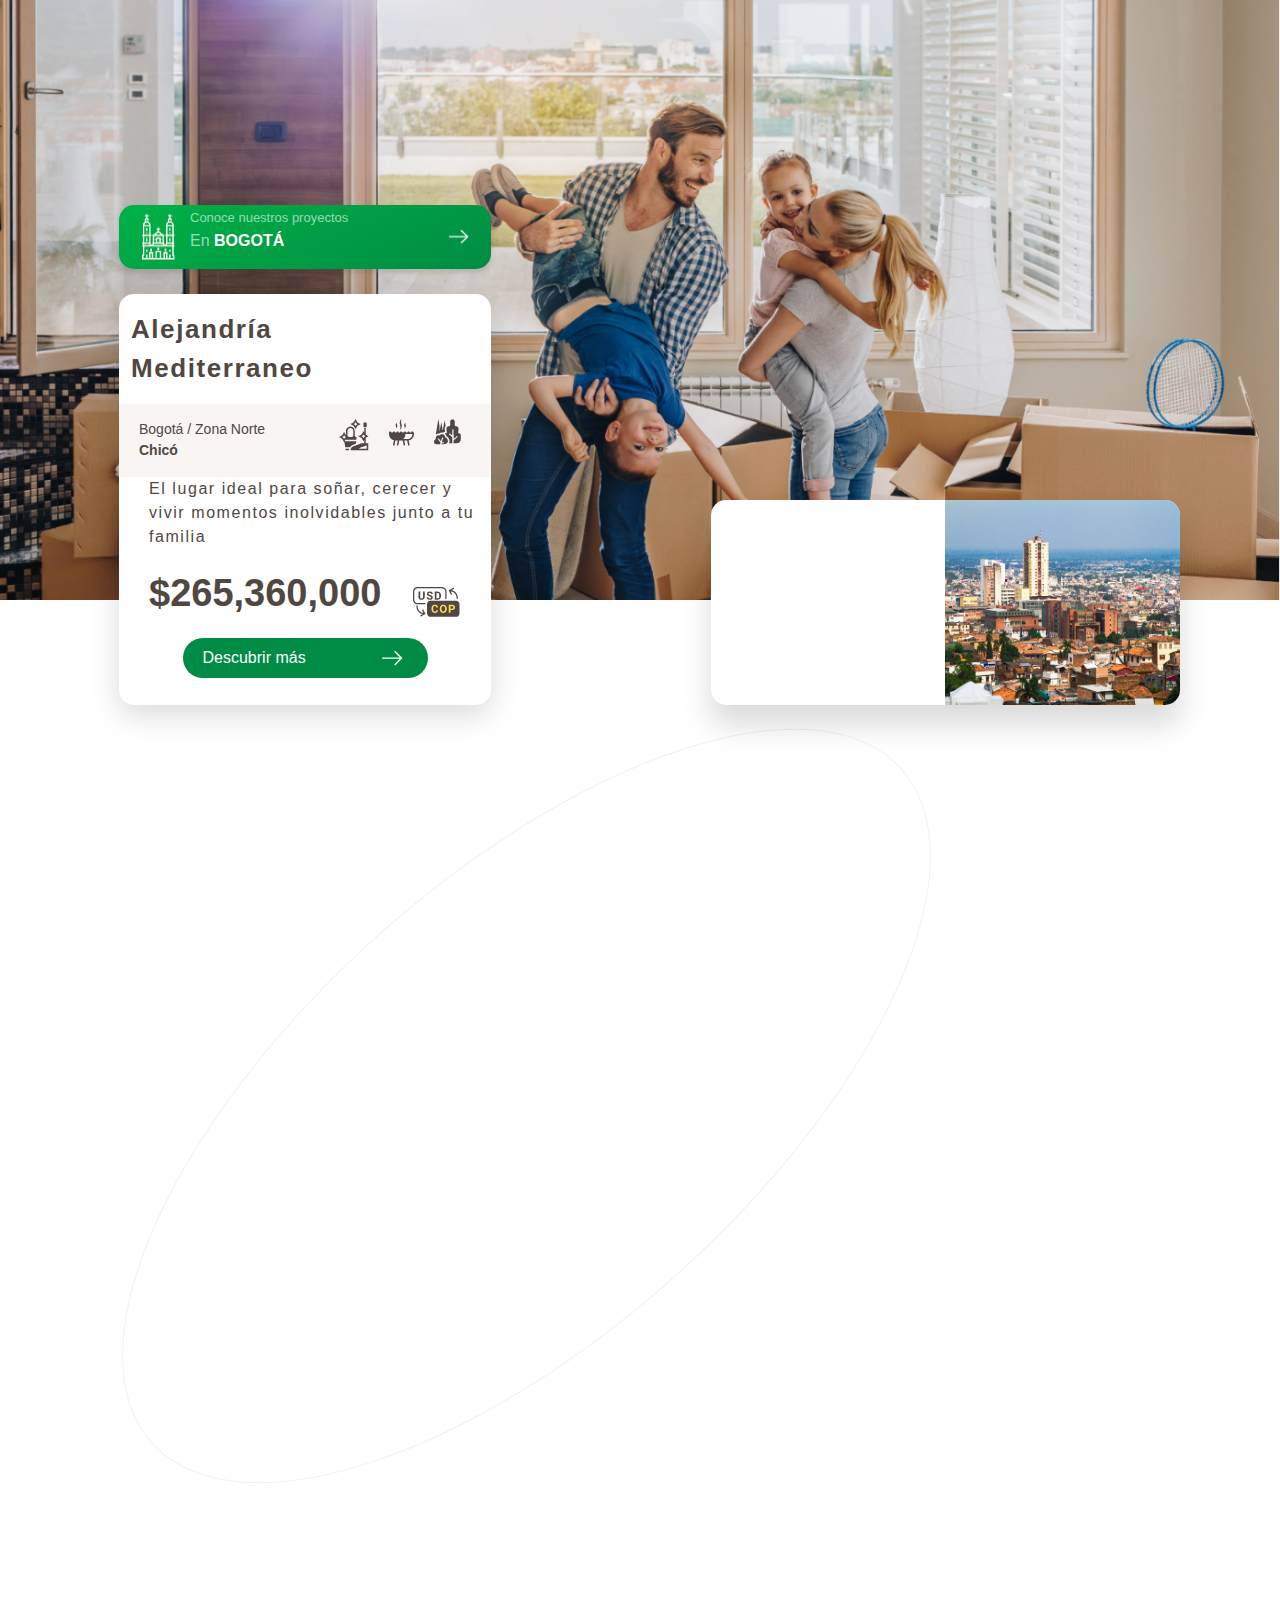
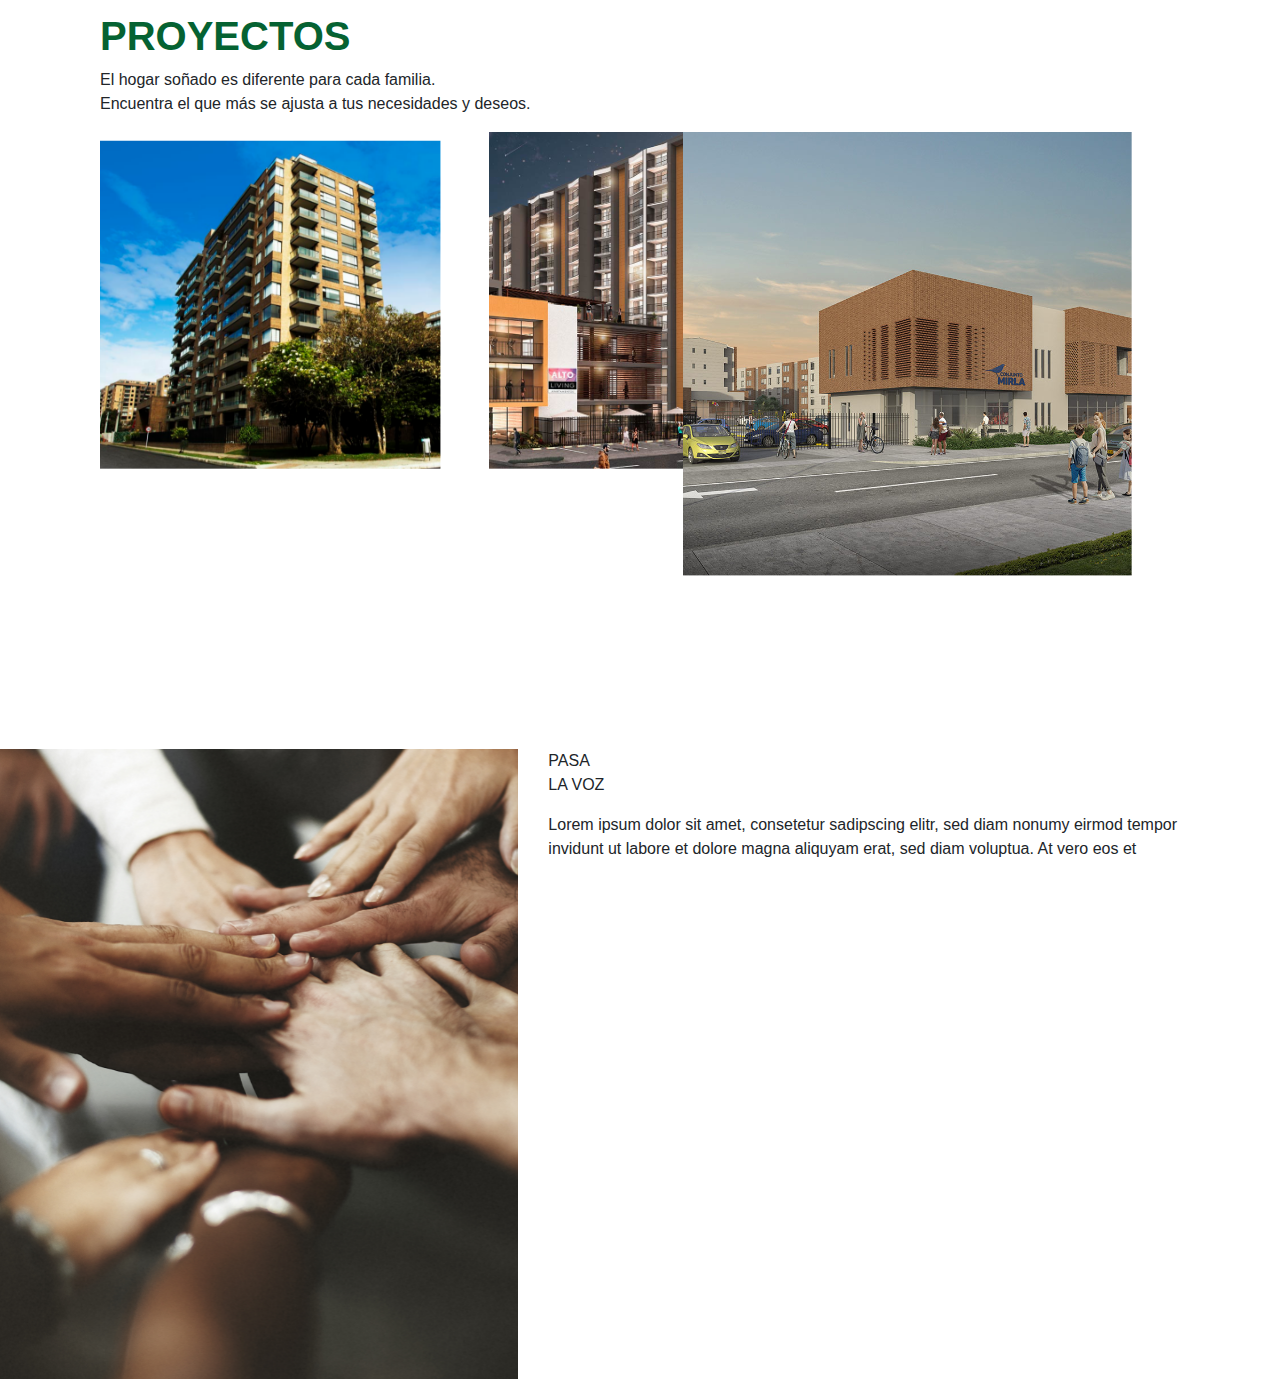
==== commit caaed690: "se hace merge" ====
--- a/App/html/home.html
+++ b/App/html/home.html
@@ -14,39 +14,42 @@
     <div class="container-fluid -pdd-0-i">
         <section class="-fondoHome">
             <div class="row">
-                <div class="col-6 col-sm-6 col-lg-6 -pdd-0-i">
-                    <div class="-proyectos-bogota">
-                        <img class="-imgcastillo" src="media/imagenes/01-home/Group 821.png" alt="">
+                <div class="col-6 col-sm-6 col-lg-6  -col-left-home -pdd-0-i">
+                        <div class="-col-home-left">
+                        
+             <div class="-p-center">
+                     <div class="-proyectos-bogota">
+                        <img class="-imgcastillo" src="../assets/images/Group 821.png" alt="">
                         <p class="-centro-vertical"><span class="-conoce-proyectos">Conoce nuestros proyectos</span><br><span
                                 class="-en">En </span><span class="-bogota">bogotá</span></p>
-                        <img class="-imgflecha" src="media/imagenes/01-home/right-arrow(2).png" alt="">
+                        <img class="-imgflecha" src="../assets/images/right-arrow(2).png" alt="">
                     </div>
         
                     <div class="-contenedor-alejandria">
                         <div class="-alejandria-mediterraneo">
-                            <div class="col-6">
+                            <div class="">
                                 <p class="-texto-alejandria"> Alejandría Mediterraneo</p>
                             </div>
                         </div>
-        
-                        <div class="-bogota-zona-norte">
-                            <div>
-                                <div class="col-9">
-                                    <p class="-zona-norte"><span class="-zona">Bogotá / Zona Norte</span><span
-                                            class="-chico"><br>Chicó</span></p>
-                                </div>
-                            </div>
+
+                        
+        
+                        <div class="-bogota-zona-norte">                           
+                            <p class="-zona-norte">
+                                <span class="-zona">Bogotá / Zona Norte</span>
+                                <span class="-chico"> <br> Chicó </span>
+                            </p>
         
                             <div class="-iconos-chico">
-                                <div class="col-1">
+                                <div class="-p-icon-alejandria">
                                     <img class="-icono-grupo-1458" src="../assets/images/Group 1458.png" alt="">
                                 </div>
         
-                                <div class="col-1">
+                                <div class="-p-icon-alejandria">
                                     <img class="-icono-grupo-1462" src="../assets/images/Group 1462.png" alt="">
                                 </div>
         
-                                <div class="col-1">
+                                <div class="-p-icon-alejandria">
                                     <img class="-icono-grupo-1464" src="../assets/images/Group 1464.png" alt="">
                                 </div>
                             </div>
@@ -64,8 +67,33 @@
                                 <img class="-component-1677-1" src="../assets/images/Component 1677 – 1.png" alt="">
                             </div>
                         </div>
+
+                        <button type="button" class=" -btn-mas"> <span> Descubrir más</span>  <img src="../assets/images/right-arrow(2).png" class="image-arrow-right"  alt=""></button>
                     </div>
-                </div>
+            
+                </div>
+
+
+                </div>
+
+            </div>
+
+
+                <div class="col-6 col-sm-6 col-lg-6 -col-left-home -pdd-0-i">
+                    <div class="-col-home-left">                       
+                        <div class="-p-card-right-home">
+                            <div class="-contenedor-cali">
+                                <div class="-content-left-card-cali">
+                                </div>
+                                <div class="-AdobeStock_202503070">
+                                    <img src="../assets/images/AdobeStock_202503070.png" class="-images-card-cali" alt="">        
+                                </div>
+                            </div>
+                        </div>
+                    </div>
+                </div>
+
+
             </div>
         </section>
     </div>
@@ -73,15 +101,15 @@
     <!--Finaliza Imagen familia-->
     
     <!--Inicia Hogar soñado-->
-    <section>
-
+    <section class="-hogar-soñado">
+        <img class="-img-grupo-891" src="../assets/images/Group 891.png" alt="">
     </section>
     <!--Finaliza Hogar soñado-->
 
 
 
     <!--Inicia Proyectos-->
-    <section class="-contenedor-proyectos">
+    <section class="container">
         <div class="col-12">
             <h1 class="-titulo-proyectos">PROYECTOS</h1>
         </div>
@@ -96,10 +124,21 @@
         </div>
 
         <div class="-propiedades">
-            <div class="col-3 -image4"></div>
-            <div class="col-3 -park-logo"></div>
-            <div class="col-3 -image-alto"></div>
-            <div class="col-3 -image-mirla"></div>
+            <div class="col-3 -image4">
+                <img src="../assets/images/Image 4.png" alt="">
+            </div>
+
+            <div class="col-3 -park-logo">
+
+            </div>
+
+            <div class="col-3 -image-alto">
+                <img src="../assets/images/alto-living-foto-ago-2-2019.png" alt="">
+            </div>
+
+            <div class="col-3 -image-mirla">
+                <img src="../assets/images/mirla-img_1-amp.png" alt="">
+            </div>
         </div>
 
         <div class="-conoce-proyectos">
@@ -160,6 +199,5 @@
 </div>
 
     <!--Inicia Script-->
-    <script type="text/javascript" src="index.js"></script>
 </body>
 </html>--- a/App/css/index.css
+++ b/App/css/index.css
@@ -12,11 +12,11 @@
 
 .-fondoHome {
     background-image: url(../assets/images/Image\ 90.png);
-    height: 620px;
+    height: 600px;
     width: 100%;
     background-size: cover;
 }
-.row{ width: 100%;}
+.row{ width: 100%; height: 100%;}
 
 .-pdd-0-i { padding: 0 !important;}
 
@@ -30,8 +30,7 @@
     color: rgba(255, 255, 255, 0.6);
     display: flex;
     align-items: center;
-    margin-left: 135px;
-    margin-top: 220px;
+    margin: 0 auto;
 }
 
 /* .centro-vertical {
@@ -71,6 +70,7 @@
     margin-left: 101px;
     margin-right: 13px;
 }
+.-col-home-left { width: 100%; height: 100%; display: flex !important; flex-direction: column;}
 
 .-contenedor-alejandria {
     background: rgba(255, 255, 255, 1) 0% 0% no-repeat padding-box;
@@ -79,9 +79,11 @@
     opacity: 1;
     width: 372px;
     height: 411px;
-    margin-left: 135px;
-    margin-top: 25px;
-}
+    margin: 25px auto 0 auto;
+
+}
+.-p-center { height: 475px;width: 372px; margin: auto; margin-bottom: -80px; }
+.-col-left-home{ height: 100% !important;}
 
 .-texto-alejandria {
     font-family: 'Roboto', sans-serif;
@@ -94,12 +96,14 @@
     padding-top: 16px;
     margin-left: 12px;
     margin-right: 20px;
+    width: 50%;
 }
 
 .-zona-norte {
     font-family:  'Roboto', sans-serif;
     font-size: 14px;
     color: rgba(80, 71, 65, 1);
+    width: 50%;
 }
 
 .-zona {
@@ -113,13 +117,81 @@
 .-bogota-zona-norte {
     display: flex;
     flex-direction: row;
-    margin-left: 15px;
+    background-color: #F9F5F3;
+    justify-content: space-between;
+    padding: 15px 20px 0px;
 }
 
 .-iconos-chico {
     display: flex;
     flex-direction: row;
-    justify-content: space-around;
+    width: 50%;
+    justify-content: flex-end;
+
+}
+.-p-icon-alejandria { 
+    margin: 0 10px 0;
+}
+
+.-btn-descubrir {
+    display: flex;
+    flex-direction: row;
+    justify-content: center;
+}
+
+
+
+.-btn-mas {
+    font-family: 'Roboto', sans-serif;
+    color: rgba(255, 255, 255, 1);
+    font-size: 16px;
+    font-weight: 500;
+    margin-left: 5px;
+    width: 245px;
+    height: 40px;
+    background: #008C44 !important ;
+    border: none;
+    border-radius: 40px;
+    opacity: 1;
+    text-align: left;
+    display: flex;
+    justify-content: space-between;
+    align-items: center;
+    line-height: 2.0em;
+    padding: 0 25px 0 20px;
+    margin: 0 auto;
+   
+}
+    .-p-card-right-home { width: 469px; height:205px; margin: auto auto 0;  margin-bottom: -105px; }
+ .-content-left-card-cali { width: 50%; height: 100%;}
+
+.-contenedor-cali {
+    width: 469px;
+    height: 205px;
+    background: rgba(255, 255, 255, 1) 0% 0% no-repeat padding-box;
+    box-shadow: 0px 20px 30px rgba(0, 0, 0, 0.15);
+    border-radius: 15px;
+    opacity: 1;
+    display: flex;
+}
+
+.-AdobeStock_202503070 {
+    width: 50%;
+    height: 100%;
+}
+.-images-card-cali{ height: 100%; width: 100%; border-top-right-radius: 15px; border-bottom-right-radius: 15px;}
+
+
+
+
+.-hogar-soñado {
+    
+}
+
+-img-grupo-891 {
+    background: transparent url('img/Group 891.png') 0% 0% no-repeat padding-box;
+opacity: 1;
+
 }
 
 .-texto-familia {
@@ -145,20 +217,6 @@
     flex-direction: row;
     justify-content: space-between;
     align-items: center;
-}
-
-.-component-1677-1 { 
-    width: 46px;
-    height: 29px;
-    background-image: url(../assets/images/Component\ 1677\ –\ 1.png);
-}
-
-.-contenedor-proyectos {
-    width: 70%;
-    height: 700px;
-    background: rgba(255, 255, 255, 1) 0% 0% no-repeat padding-box;
-    opacity: 1;
-    margin-top: 150px;
 }
 
 .-titulo-proyectos {
@@ -181,12 +239,12 @@
     height: 317px;
     display: flex;
     flex-direction: row;
-    justify-content: space-between;
+    justify-content: space-around;
   
 }
 
 .-image4 {
-    background-image: url(../assets/images/Image\ 4.png);
+   
 }
 
 .-park-logo {
@@ -194,15 +252,16 @@
 }
 
 .-image-alto {
-    background-image: url(../assets/images/alto-living-foto-ago-2-2019.png);
+   
 }
 
 .-image-mirla {
-    background-image: url(../assets/images/mirla-img_1-amp.png);
+    
 }
 
 .-pasa-voz {
     width: 100%;
+    margin-top: 300px;
 }
 
 .-fondo-voz {
@@ -210,6 +269,7 @@
     background-size: cover;
     height: 630px;
     width: 100%;
+    
 }
 
 /* FINAL HOJA DE ESTILOS DEL HOME*/
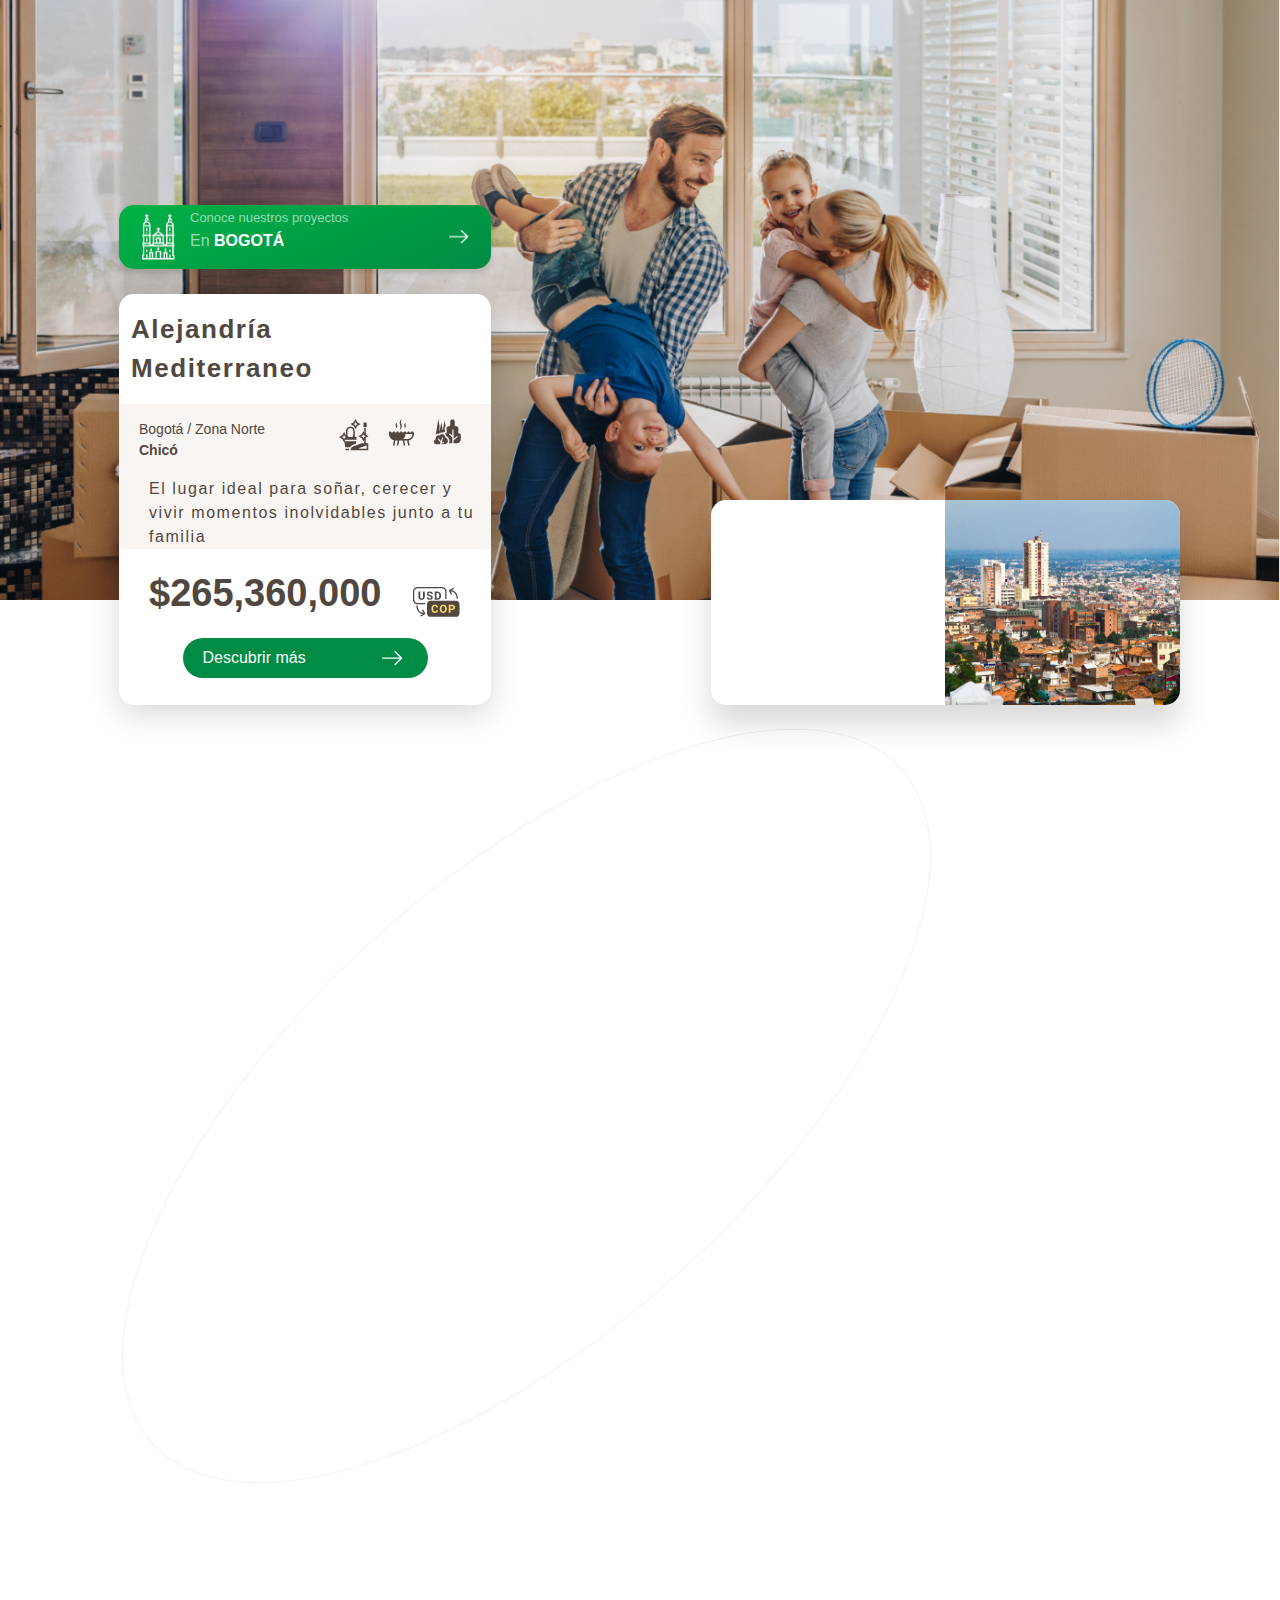
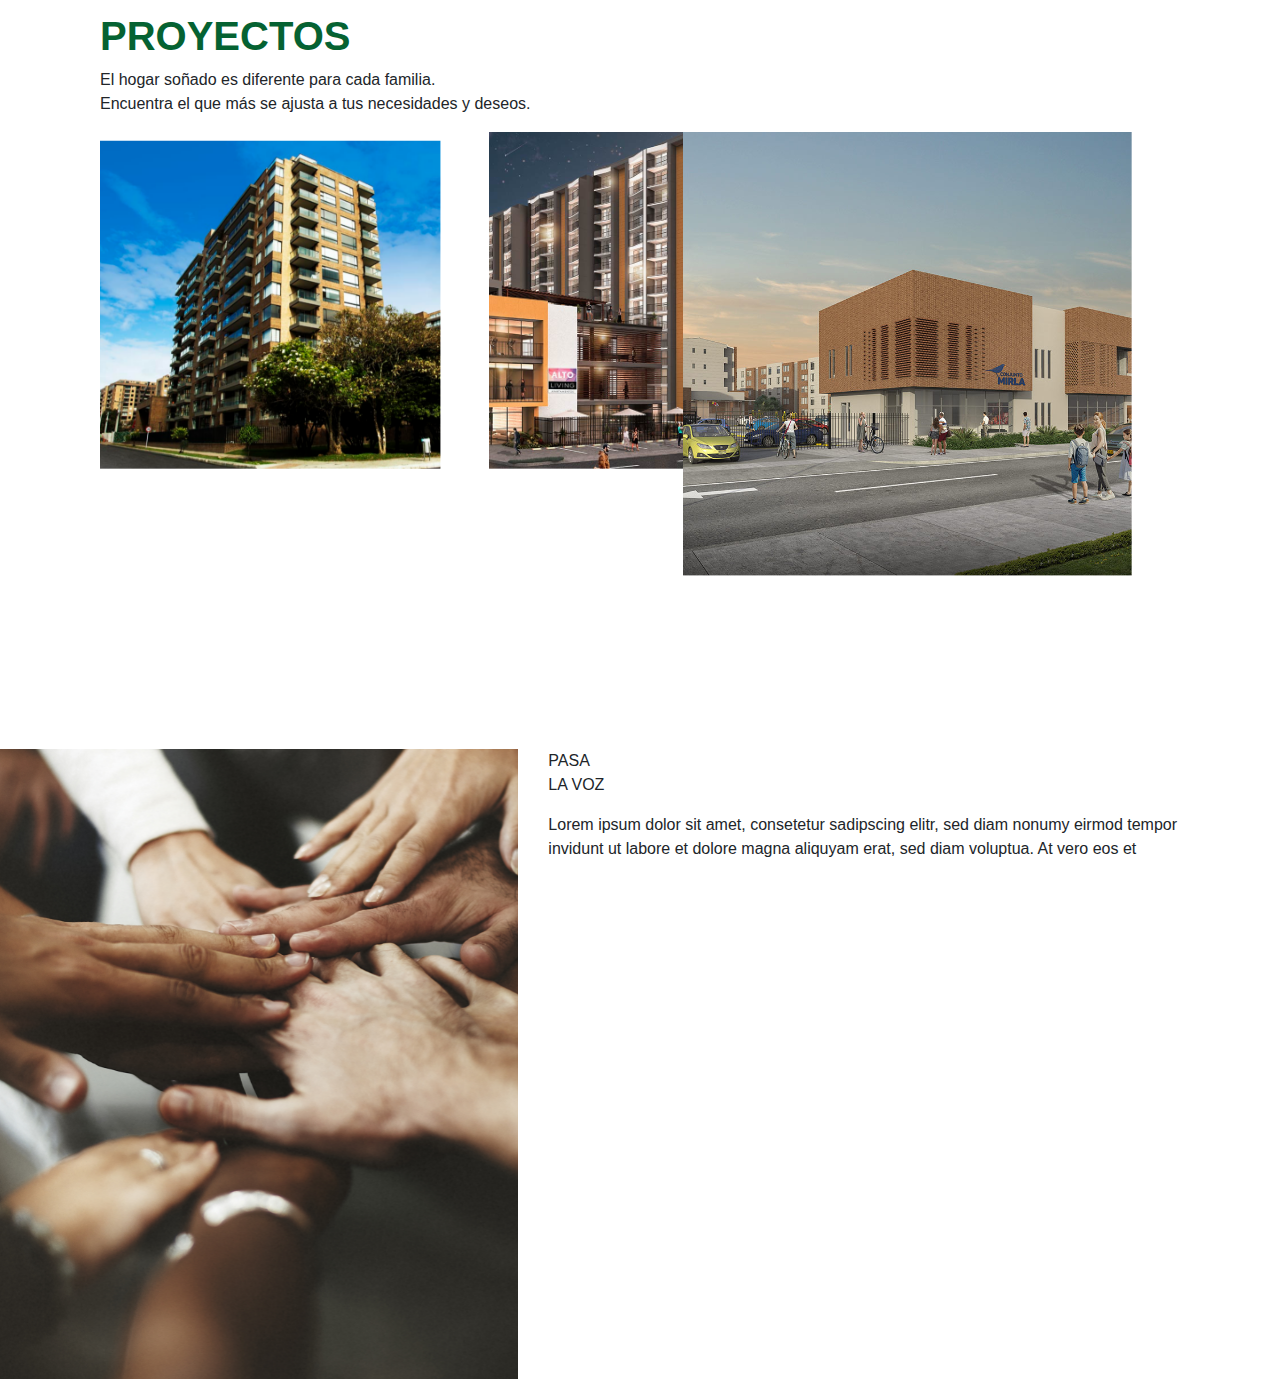
==== commit 7926c3b9: "avance desarrllo" ====
--- a/App/html/home.html
+++ b/App/html/home.html
@@ -9,7 +9,7 @@
     <link rel="stylesheet" href="https://stackpath.bootstrapcdn.com/bootstrap/4.3.1/js/bootstrap.min.js">  
     <title>Document</title>
 </head>
-<body> 
+<body>
     <!--Inicia Imagen familia-->
     <div class="container-fluid -pdd-0-i">
         <section class="-fondoHome">
@@ -55,8 +55,8 @@
                             </div>
                         </div>
                         
-                        <div class="col-12">
-                                <p class="-texto-familia">El lugar ideal para soñar, cerecer y vivir momentos inolvidables junto a tu familia</p>
+                        <div class="col-12 -texto-familia"><!--Comentario nuevo-->
+                                <p>El lugar ideal para soñar, cerecer y vivir momentos inolvidables junto a tu familia</p>
                         </div>
                         
                         <div class="-precio-cop">
--- a/App/css/index.css
+++ b/App/css/index.css
@@ -127,6 +127,7 @@
     flex-direction: row;
     width: 50%;
     justify-content: flex-end;
+    
 
 }
 .-p-icon-alejandria { 
@@ -194,7 +195,11 @@
 
 }
 
-.-texto-familia {
+.-texto-familia{
+    background-color: #F9F5F3;
+}
+
+.-texto-familia p{
     text-align: left;
     margin-left: 15px;
     font-family: 'Roboto', sans-serif;
@@ -202,6 +207,7 @@
     font-weight: 400;
     letter-spacing: 1.56px;
     color: rgba(80, 71, 65, 1);
+    background-color: #F9F5F3;
 }
 
 .-precio-alejandria {
@@ -274,125 +280,7 @@
 
 /* FINAL HOJA DE ESTILOS DEL HOME*/
 
-/*Elige una ciudad*/
-
-.-fondo_ciudad{
-    background-image: url(../assets/images/Ellipse\ 210.png);
-    height: 361px;
-    width: 100%;
-    margin: 25px 0 0 0;
-    background-position: left;
-}
-.-titulo_ciudad{
-    color: green;
-}
-.-boton_buscar_ciudad{
-    border-radius: 25px;
-    border-color: green;
-    background: white;
-    width: 325px;
-    text-align: left;
-}
-.-img_pequeña_ciudad{
-    float: left;
-    margin: 5px;
-}
-.letra{
-    font-family: roboto;
-}
-.contenedor_ciudad{
-    margin-top: 30px;
-}
-.-hr{
-    box-shadow: 0px 3px 13px -2px rgba(0,0,0,0.75);
-    width: 340px;
-    height: 1px;
-    margin: 0 15px;
-}
-/*Finaliza una ciudad*/
-
-/*comienza busqueda avanzada*/
-.-busqueda_avanzada{
-    background-image:url(../assets/images/AdobeStock_279721422.png);
-    height: 120px;
-    width: 100%;
-    background-repeat: no-repeat;
-    margin: 0;
-    background-position: right;
-    padding: 0;
-
-}
-.-titulo_busqueda{
-    font-family: roboto;
-    margin: auto;
-    line-height:51px;
-}
-.-contenedor_sector{
-    background-color: #606060;
-    padding: 0;
-}
-.-contenedor_precio{
-    background-color: #585858;
-    padding: 0;
-    
-}
-.-contenedor_buscar{
-    background-color: #484848;
-    padding: 0;
-}
-.-contenedores{
-    padding: 0;
-}
-/*Finaliza busqueda avanzada*/
-/*comienza Otros proyectos*/
-
-.-titulo_otro_proyectos{
-    font-family: roboto;
-    font-size: 26px;
-    font-weight: bolder;
-    margin: 45px 0;
-}
-.-contenedor_alto{
-    border-radius: 15px;
-    height: 250px;
-    width: auto;
-    box-shadow: 0px 0px 15px 0px rgba(0,0,0,0.75);
-
-}
-.-contenedor_prado{
-    border-radius: 15px;
-    height: 250px;
-    width: auto;
-    box-shadow: 0px 0px 15px 0px rgba(0,0,0,0.75);
-
-}
-.-contenedor_ilarco{
-    border-radius: 15px;
-    height: 250px;
-    width: auto;
-    box-shadow: 0px 0px 15px 0px rgba(0,0,0,0.75);
-}
-.-contenedor_alejandriaa{
-    border-radius: 15px;
-    height: 250px;
-    width: auto;
-    box-shadow: 0px 0px 15px 0px rgba(0,0,0,0.75);
-}
-/*finaliza otros proyectos*/
-
-/*comienza testimonio*/
-.-centrar_titulo{
-    text-align: center;
-    font-family: roboto;
-}
-.-foto_galindo{
-    float: left;
-}
-.-texto_testimonio{
-    font-family: roboto;
-
-}
-/*finaliza testimonio*/
-
-
-
+
+
+
+
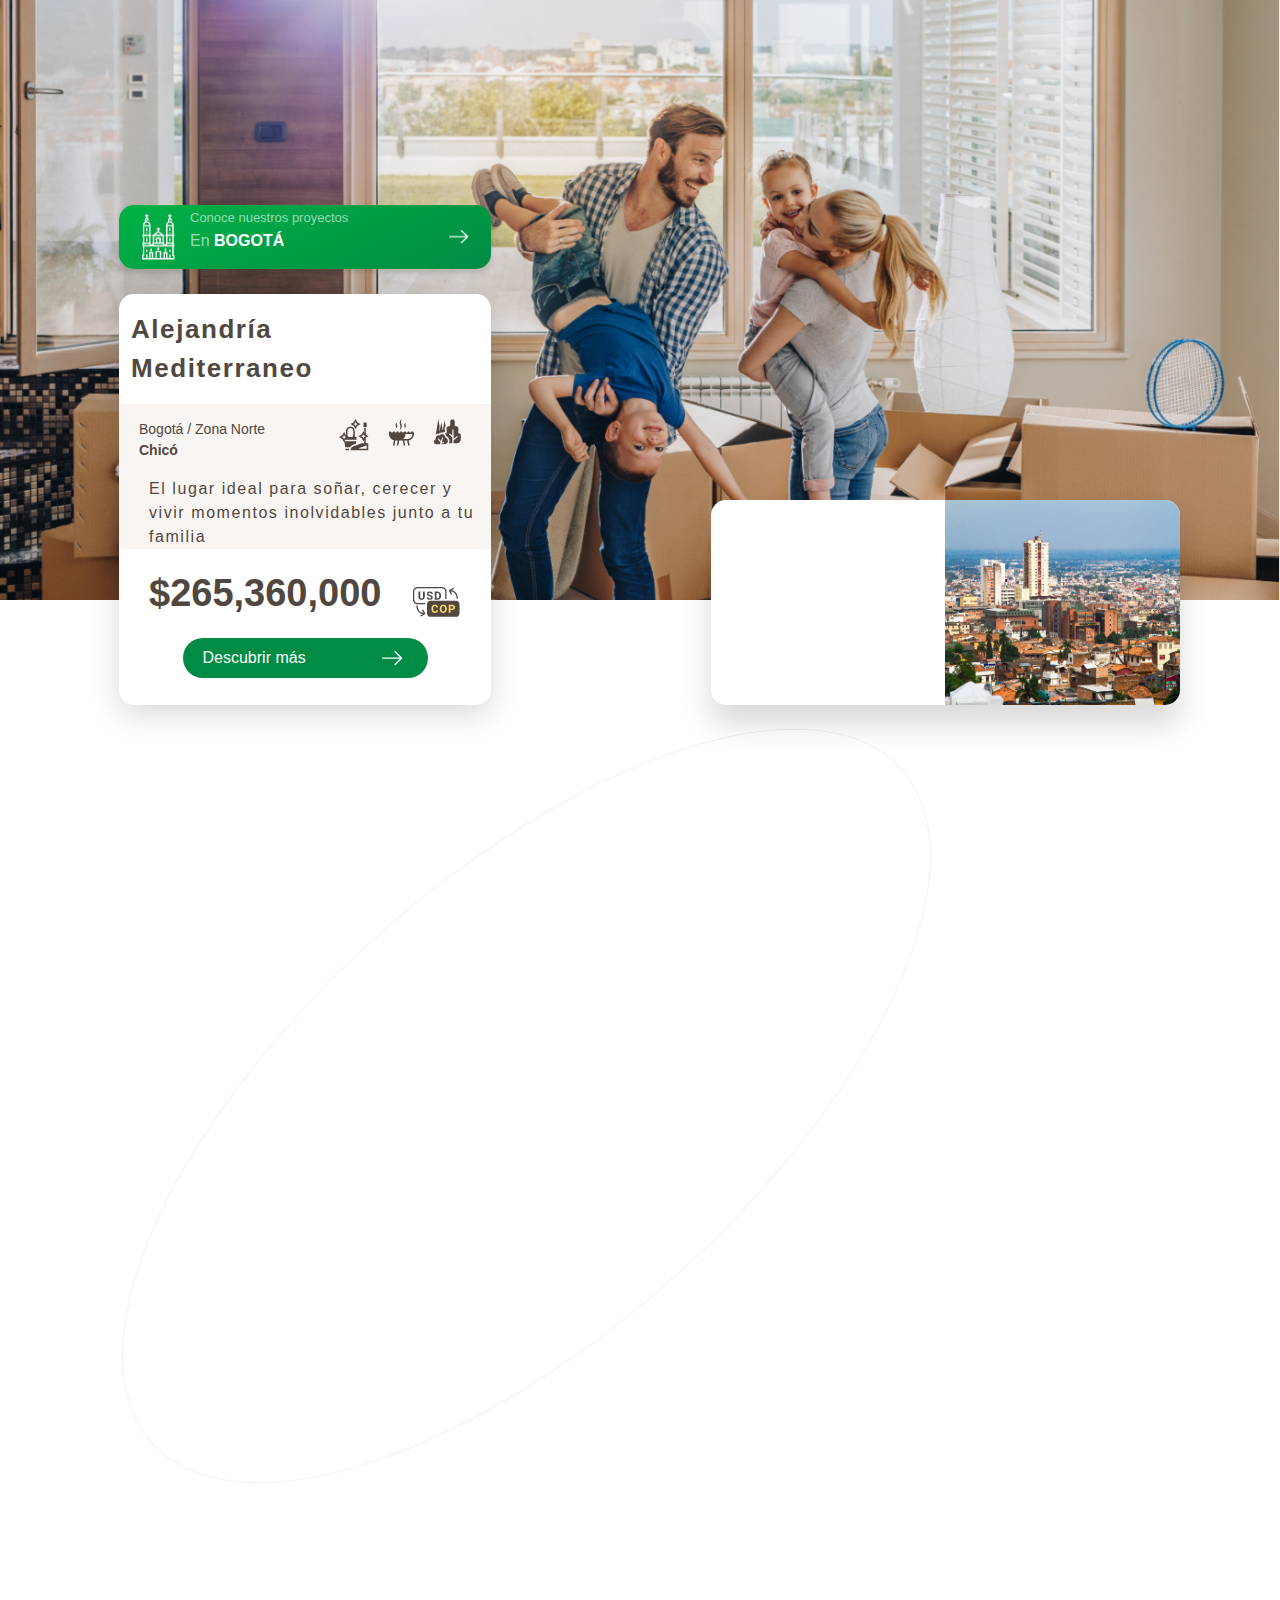
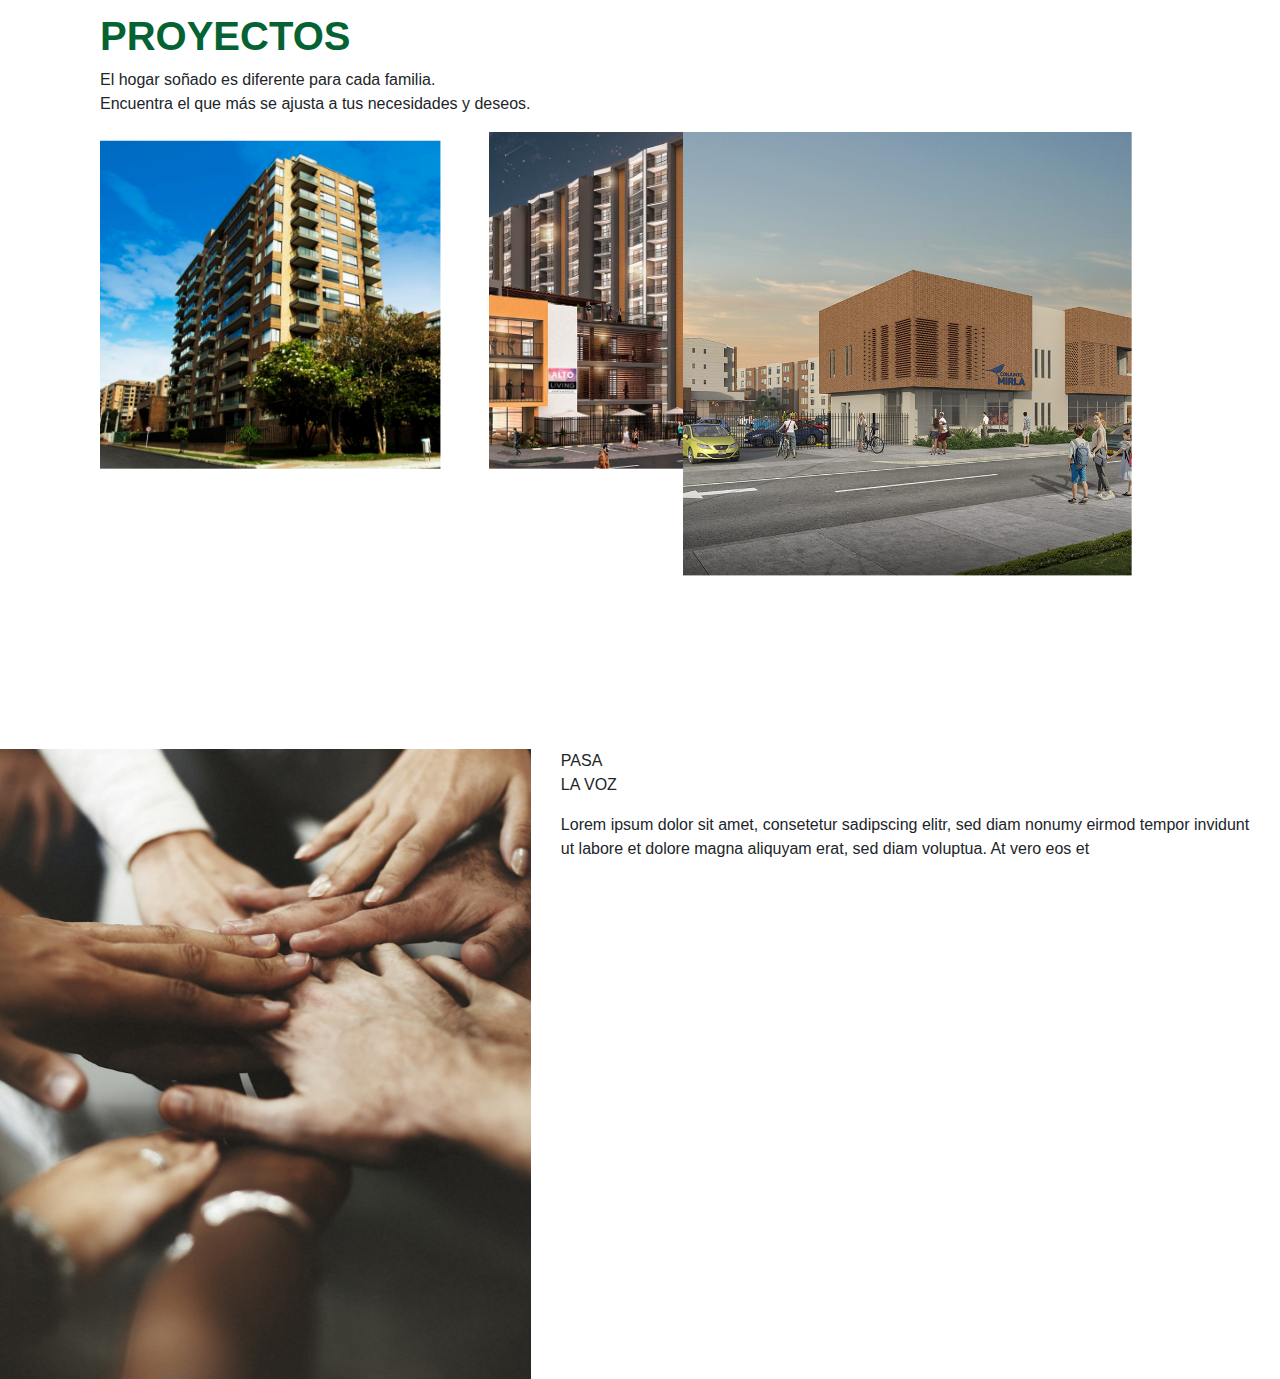
==== commit 1f5d30d3: "Ajustes para las clases de yeison y juan" ====
--- a/App/html/home.html
+++ b/App/html/home.html
@@ -9,11 +9,11 @@
     <link rel="stylesheet" href="https://stackpath.bootstrapcdn.com/bootstrap/4.3.1/js/bootstrap.min.js">  
     <title>Document</title>
 </head>
-<body>
+<body> 
     <!--Inicia Imagen familia-->
     <div class="container-fluid -pdd-0-i">
         <section class="-fondoHome">
-            <div class="row">
+            <div class="row -row-home">
                 <div class="col-6 col-sm-6 col-lg-6  -col-left-home -pdd-0-i">
                         <div class="-col-home-left">
                         
--- a/App/css/index.css
+++ b/App/css/index.css
@@ -8,15 +8,13 @@
 
 
 @import url('https://fonts.googleapis.com/css?family=Roboto:100,100i,300,300i,400,400i,500,500i,700,700i,900,900i&display=swap');
-
-
 .-fondoHome {
     background-image: url(../assets/images/Image\ 90.png);
     height: 600px;
     width: 100%;
     background-size: cover;
 }
-.row{ width: 100%; height: 100%;}
+ .-row-home{ width: 100%; height: 100%;}
 
 .-pdd-0-i { padding: 0 !important;}
 
@@ -33,10 +31,7 @@
     margin: 0 auto;
 }
 
-/* .centro-vertical {
-    display: flex;
-    align-items: center;
-}*/
+
 
 .-bogota {
     font-weight: bold;
@@ -239,7 +234,6 @@
     color: rgba(80, 71, 65, 1);
     text-align: left;
 }
-
 .-propiedades {
     width: 70%;
     height: 317px;
@@ -280,7 +274,125 @@
 
 /* FINAL HOJA DE ESTILOS DEL HOME*/
 
-
-
-
-
+/*Elige una ciudad*/
+
+.-fondo_ciudad{
+    background-image: url(../assets/images/Ellipse\ 210.png);
+    height: 361px;
+    width: 100%;
+    margin: 25px 0 0 0;
+    background-position: left;
+}
+.-titulo_ciudad{
+    color: green;
+}
+.-boton_buscar_ciudad{
+    border-radius: 25px;
+    border-color: green;
+    background: white;
+    width: 325px;
+    text-align: left;
+}
+.-img_pequeña_ciudad{
+    float: left;
+    margin: 5px;
+}
+.letra{
+    font-family: roboto;
+}
+.contenedor_ciudad{
+    margin-top: 30px;
+}
+.-hr{
+    box-shadow: 0px 3px 13px -2px rgba(0,0,0,0.75);
+    width: 340px;
+    height: 1px;
+    margin: 0 15px;
+}
+/*Finaliza una ciudad*/
+
+/*comienza busqueda avanzada*/
+.-busqueda_avanzada{
+    background-image:url(../assets/images/AdobeStock_279721422.png);
+    height: 120px;
+    width: 100%;
+    background-repeat: no-repeat;
+    margin: 0;
+    background-position: right;
+    padding: 0;
+
+}
+.-titulo_busqueda{
+    font-family: roboto;
+    margin: auto;
+    line-height:51px;
+}
+.-contenedor_sector{
+    background-color: #606060;
+    padding: 0;
+}
+.-contenedor_precio{
+    background-color: #585858;
+    padding: 0;
+    
+}
+.-contenedor_buscar{
+    background-color: #484848;
+    padding: 0;
+}
+.-contenedores{
+    padding: 0;
+}
+/*Finaliza busqueda avanzada*/
+/*comienza Otros proyectos*/
+
+.-titulo_otro_proyectos{
+    font-family: roboto;
+    font-size: 26px;
+    font-weight: bolder;
+    margin: 45px 0;
+}
+.-contenedor_alto{
+    border-radius: 15px;
+    height: 250px;
+    width: auto;
+    box-shadow: 0px 0px 15px 0px rgba(0,0,0,0.75);
+
+}
+.-contenedor_prado{
+    border-radius: 15px;
+    height: 250px;
+    width: auto;
+    box-shadow: 0px 0px 15px 0px rgba(0,0,0,0.75);
+
+}
+.-contenedor_ilarco{
+    border-radius: 15px;
+    height: 250px;
+    width: auto;
+    box-shadow: 0px 0px 15px 0px rgba(0,0,0,0.75);
+}
+.-contenedor_alejandriaa{
+    border-radius: 15px;
+    height: 250px;
+    width: auto;
+    box-shadow: 0px 0px 15px 0px rgba(0,0,0,0.75);
+}
+/*finaliza otros proyectos*/
+
+/*comienza testimonio*/
+.-centrar_titulo{
+    text-align: center;
+    font-family: roboto;
+}
+.-foto_galindo{
+    float: left;
+}
+.-texto_testimonio{
+    font-family: roboto;
+
+}
+/*finaliza testimonio*/
+
+
+
